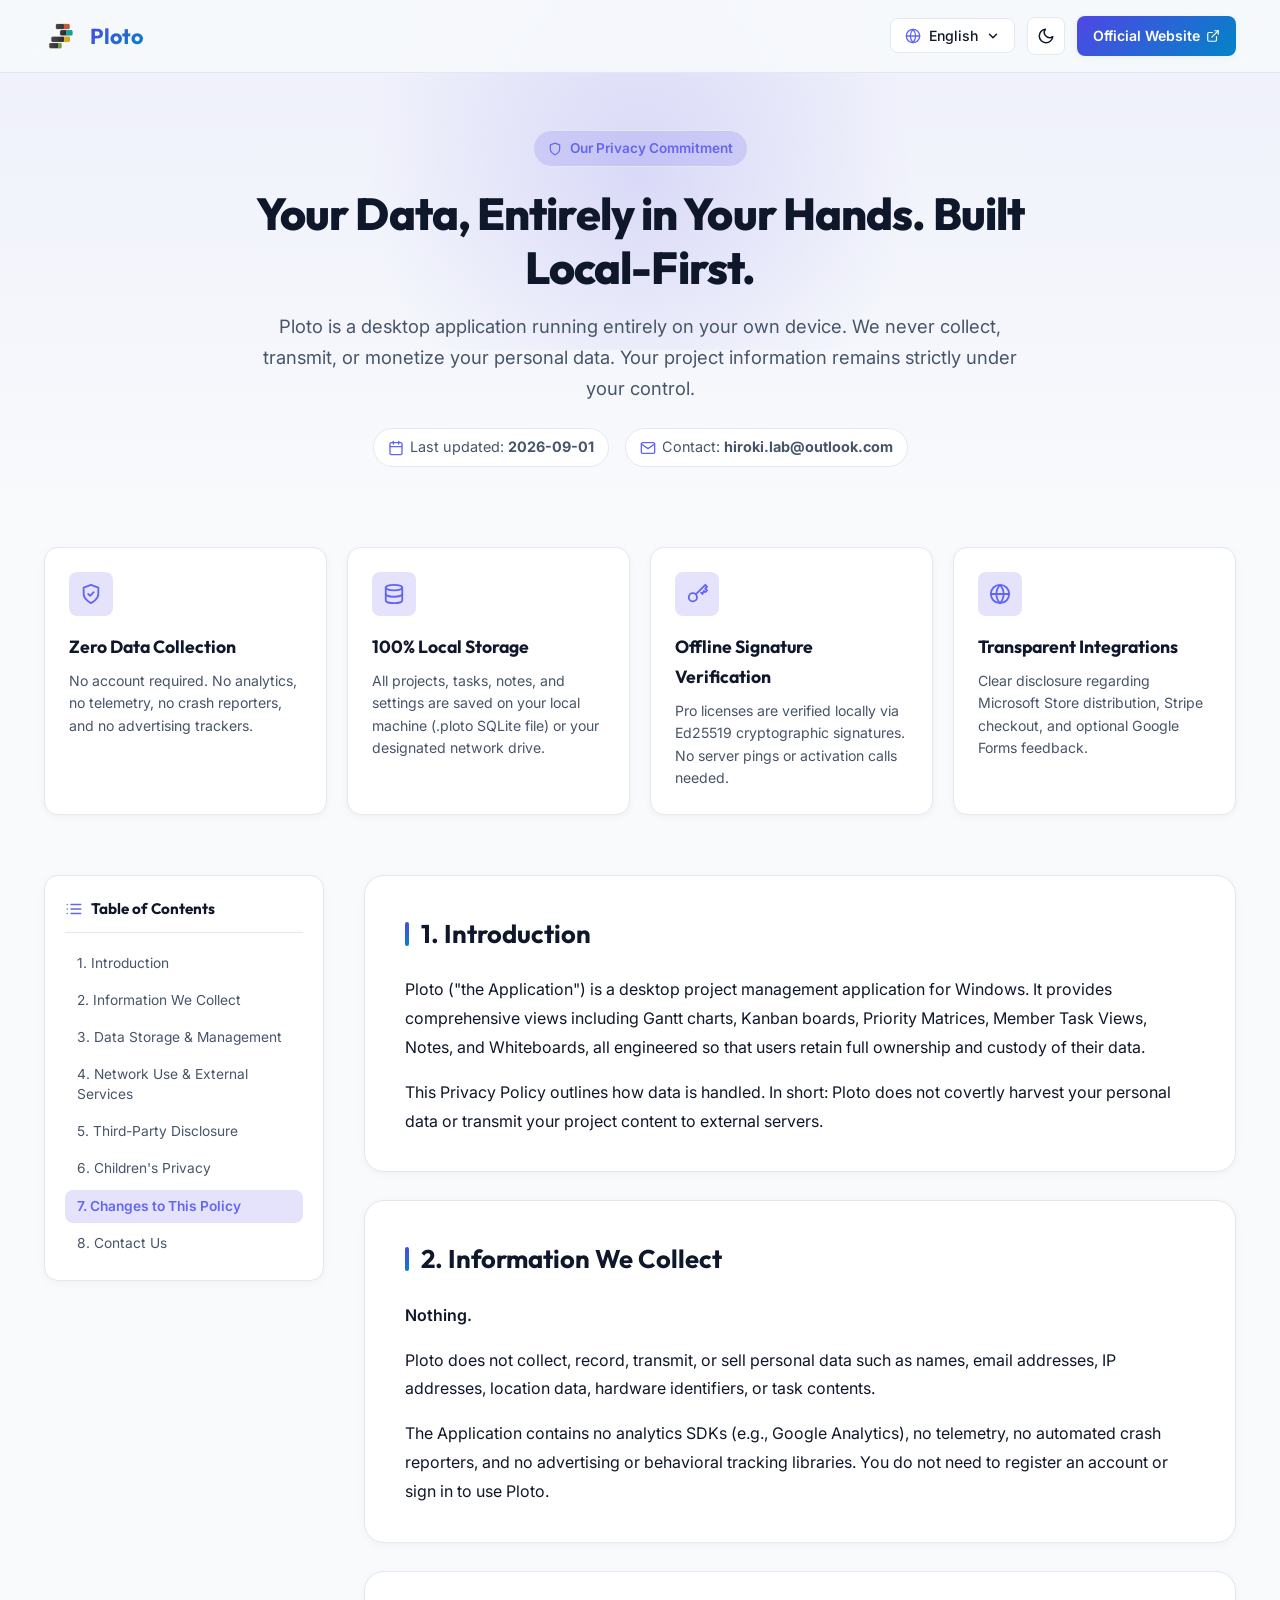
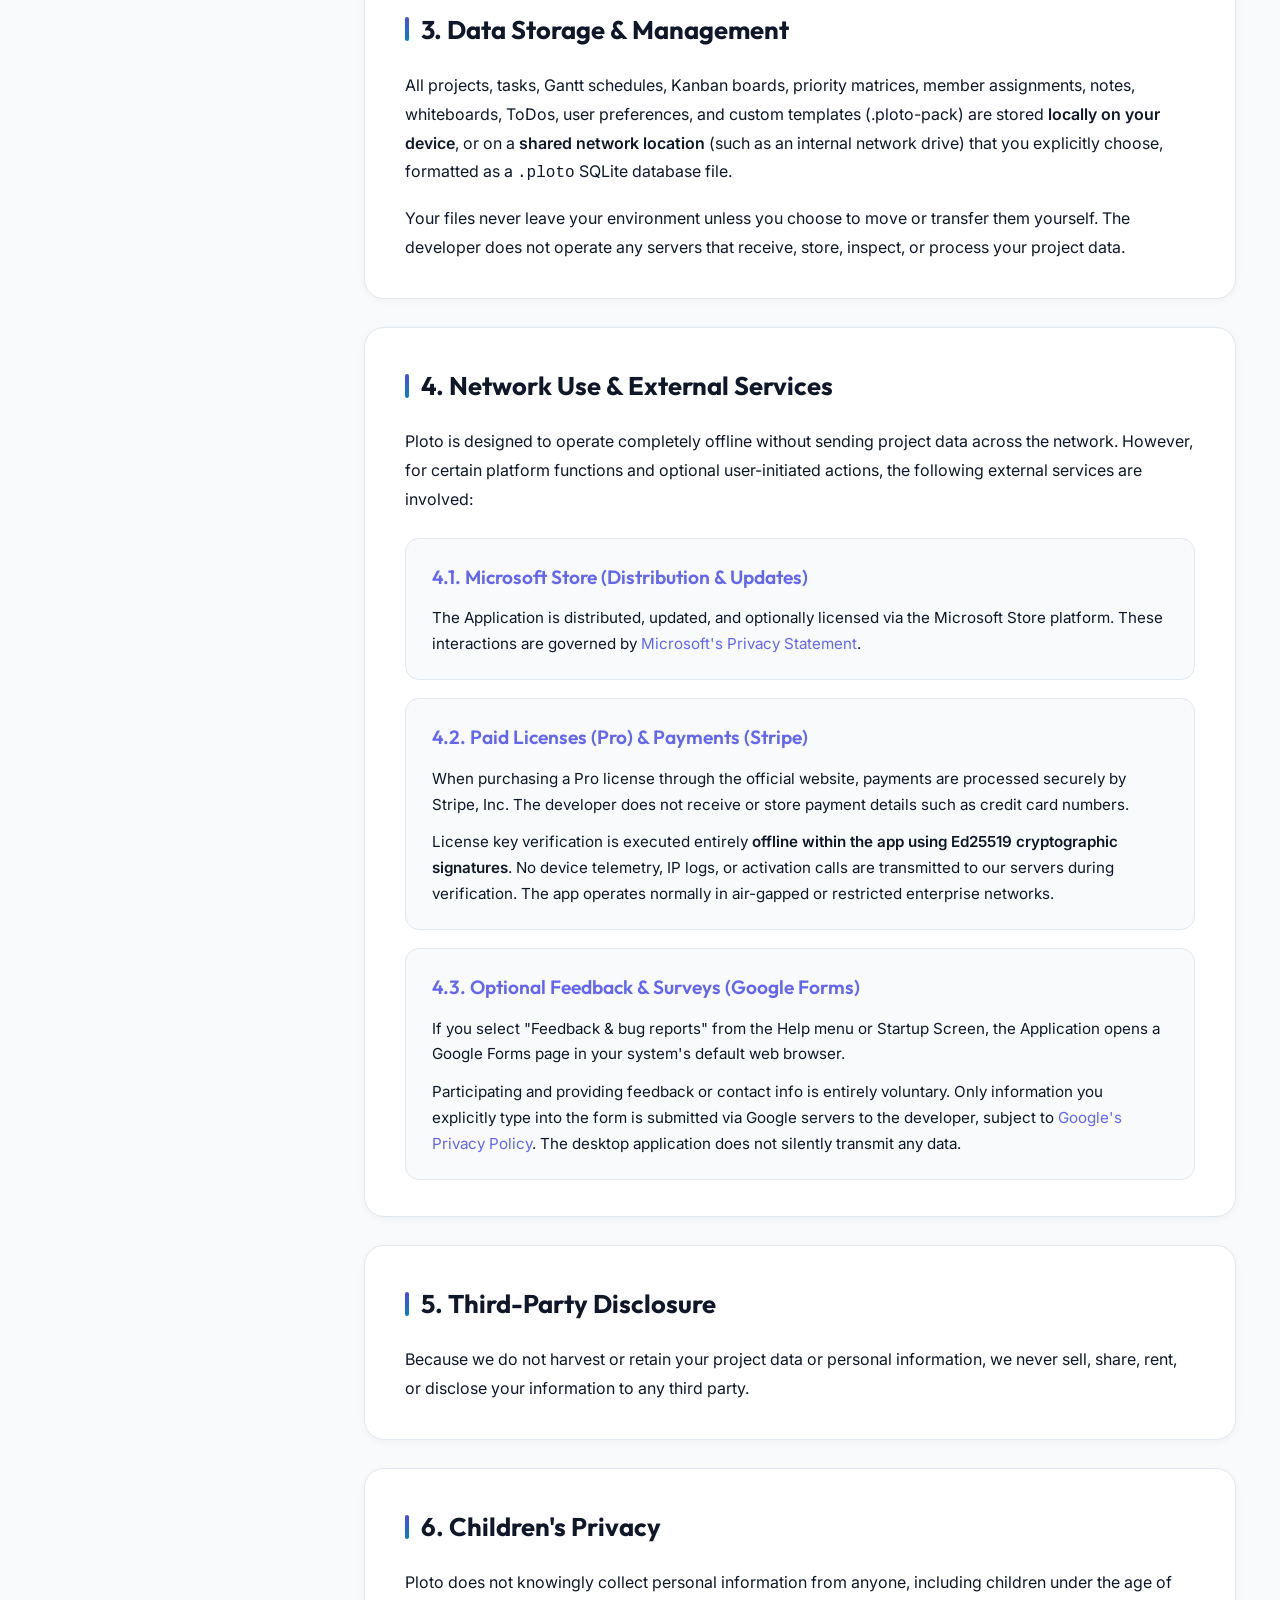
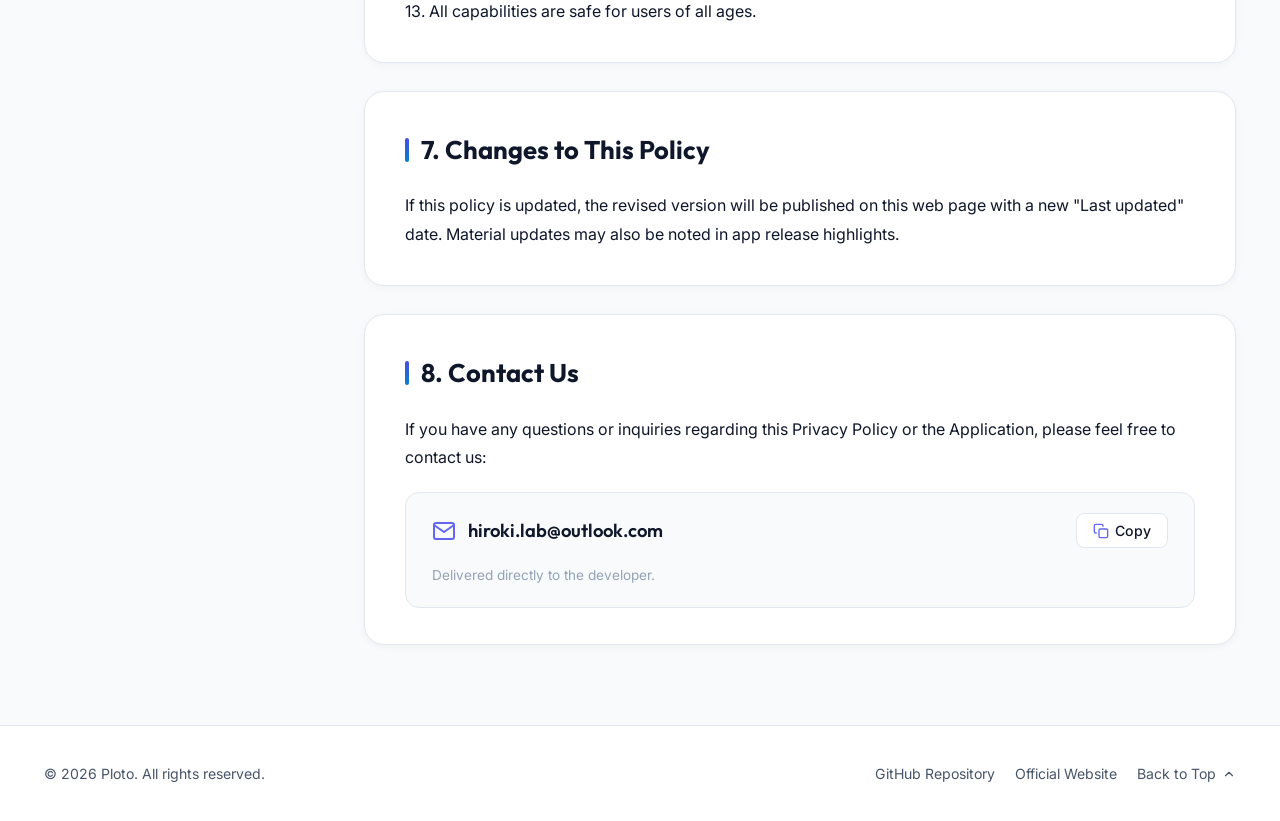
==== index.html @ 44cba039 "feat: implement multi-language privacy policy documentation with local-first and offline-secure desi" ====
<!DOCTYPE html>
<html lang="ja" data-theme="dark">
<head>
  <meta charset="UTF-8" />
  <meta name="viewport" content="width=device-width, initial-scale=1.0" />
  <title>プライバシーポリシー - Ploto</title>
  <meta name="description" content="Ploto のプライバシーポリシー。完全オフライン動作、ローカルファースト設計、個人データの収集ゼロをお約束します。" />
  <link rel="canonical" href="https://hiroking-ocean.github.io/ploto-privacy/" />
  <link rel="alternate" hreflang="ja" href="https://hiroking-ocean.github.io/ploto-privacy/" />
  <link rel="alternate" hreflang="en" href="https://hiroking-ocean.github.io/ploto-privacy/en/" />
  <link rel="alternate" hreflang="de" href="https://hiroking-ocean.github.io/ploto-privacy/de/" />
  <link rel="alternate" hreflang="fr" href="https://hiroking-ocean.github.io/ploto-privacy/fr/" />
  <link rel="alternate" hreflang="es" href="https://hiroking-ocean.github.io/ploto-privacy/es/" />
  <link rel="alternate" hreflang="ko" href="https://hiroking-ocean.github.io/ploto-privacy/ko/" />
  <link rel="alternate" hreflang="pt-br" href="https://hiroking-ocean.github.io/ploto-privacy/pt-br/" />
  <link rel="alternate" hreflang="x-default" href="https://hiroking-ocean.github.io/ploto-privacy/" />

  <!-- Open Graph / Social Meta -->
  <meta property="og:type" content="website" />
  <meta property="og:url" content="https://hiroking-ocean.github.io/ploto-privacy/" />
  <meta property="og:title" content="プライバシーポリシー - Ploto" />
  <meta property="og:description" content="Ploto のプライバシーポリシー。完全オフライン動作、ローカルファースト設計、個人データの収集ゼロをお約束します。" />
  <meta property="og:locale" content="ja_JP" />
  <meta property="og:site_name" content="Ploto" />
  <meta property="og:image" content="https://hiroking-ocean.github.io/ploto-privacy/assets/app-icon.svg" />
  <meta name="twitter:card" content="summary" />
  <meta name="twitter:title" content="プライバシーポリシー - Ploto" />
  <meta name="twitter:description" content="Ploto のプライバシーポリシー。完全オフライン動作、ローカルファースト設計、個人データの収集ゼロをお約束します。" />

  <!-- Favicon -->
  <link rel="icon" type="image/svg+xml" href="./assets/app-icon.svg" />

  <!-- Fonts (Outfit & Inter) -->
  <link rel="preconnect" href="https://fonts.googleapis.com" />
  <link rel="preconnect" href="https://fonts.gstatic.com" crossorigin />
  <link href="https://fonts.googleapis.com/css2?family=Inter:wght@400;500;600;700&family=Outfit:wght@600;700;800&display=swap" rel="stylesheet" />

  <!-- Stylesheet -->
  <link rel="stylesheet" href="./styles.css" />

  <script>
    (function() {
      // Automatic language redirection for first-time visitors
      try {
        const stored = localStorage.getItem('ploto-lang-selected');
        const urlParams = new URLSearchParams(window.location.search);
        if (urlParams.has('lang') || stored === 'ja') return;

        if (stored) {
          const target = stored === 'pt-BR' ? 'pt-br' : stored.toLowerCase();
          if (['en', 'de', 'fr', 'es', 'ko', 'pt-br'].includes(target)) {
            window.location.replace('./' + target + '/');
            return;
          }
        }

        const navLang = (navigator.language || navigator.userLanguage || '').toLowerCase();
        if (navLang.startsWith('en')) { window.location.replace('./en/'); }
        else if (navLang.startsWith('de')) { window.location.replace('./de/'); }
        else if (navLang.startsWith('fr')) { window.location.replace('./fr/'); }
        else if (navLang.startsWith('es')) { window.location.replace('./es/'); }
        else if (navLang.startsWith('ko')) { window.location.replace('./ko/'); }
        else if (navLang.startsWith('pt')) { window.location.replace('./pt-br/'); }
      } catch (e) {
        // Fallback: stay on Japanese page
      }
    })();
  </script>
</head>
<body>
  <!-- Header -->
  <header class="header">
    <div class="container header-container">
      <a href="https://hiroking-ocean.github.io/ploto-privacy/" class="brand-link" aria-label="Ploto Home">
        <img src="./assets/logo.svg" alt="Ploto Logo" class="brand-logo" />
        <span class="brand-title">Ploto</span>
      </a>

      <div class="header-actions">
        <!-- Language Selector -->
        <div class="lang-selector">
          <button class="lang-btn" id="lang-btn" aria-haspopup="true" aria-expanded="false" aria-label="言語">
            <svg class="lang-icon" viewBox="0 0 24 24" fill="none" stroke="currentColor" stroke-width="2" stroke-linecap="round" stroke-linejoin="round">
              <circle cx="12" cy="12" r="10"></circle>
              <line x1="2" y1="12" x2="22" y2="12"></line>
              <path d="M12 2a15.3 15.3 0 0 1 4 10 15.3 15.3 0 0 1-4 10 15.3 15.3 0 0 1-4-10 15.3 15.3 0 0 1 4-10z"></path>
            </svg>
            <span>日本語</span>
            <svg class="lang-arrow" viewBox="0 0 24 24" fill="none" stroke="currentColor" stroke-width="2.5" stroke-linecap="round" stroke-linejoin="round">
              <polyline points="6 9 12 15 18 9"></polyline>
            </svg>
          </button>
          <ul class="lang-dropdown" id="lang-dropdown">
            <li class="lang-item active"><a href="./" data-lang="ja">日本語</a></li>
            <li class="lang-item"><a href="./en/" data-lang="en">English</a></li>
            <li class="lang-item"><a href="./de/" data-lang="de">Deutsch</a></li>
            <li class="lang-item"><a href="./fr/" data-lang="fr">Français</a></li>
            <li class="lang-item"><a href="./es/" data-lang="es">Español</a></li>
            <li class="lang-item"><a href="./ko/" data-lang="ko">한국어</a></li>
            <li class="lang-item"><a href="./pt-br/" data-lang="pt-BR">Português (Brasil)</a></li>
          </ul>
        </div>

        <!-- Theme Toggle -->
        <button class="theme-btn" id="theme-toggle-btn" aria-label="ライトモード">
          <svg class="theme-icon" viewBox="0 0 24 24" fill="none" stroke="currentColor" stroke-width="2" stroke-linecap="round" stroke-linejoin="round">
            <circle cx="12" cy="12" r="5"></circle>
            <line x1="12" y1="1" x2="12" y2="3"></line>
            <line x1="12" y1="21" x2="12" y2="23"></line>
            <line x1="4.22" y1="4.22" x2="5.64" y2="5.64"></line>
            <line x1="18.36" y1="18.36" x2="19.78" y2="19.78"></line>
            <line x1="1" y1="12" x2="3" y2="12"></line>
            <line x1="21" y1="12" x2="23" y2="12"></line>
            <line x1="4.22" y1="19.78" x2="5.64" y2="18.36"></line>
            <line x1="18.36" y1="5.64" x2="19.78" y2="4.22"></line>
          </svg>
        </button>

        <!-- Product LP Link -->
        <a href="https://hiroking-ocean.github.io/ploto_LP/" class="lp-link-btn" target="_blank" rel="noopener noreferrer">
          <span>製品サイトへ</span>
          <svg style="width:14px;height:14px;" viewBox="0 0 24 24" fill="none" stroke="currentColor" stroke-width="2" stroke-linecap="round" stroke-linejoin="round">
            <path d="M18 13v6a2 2 0 0 1-2 2H5a2 2 0 0 1-2-2V8a2 2 0 0 1 2-2h6"></path>
            <polyline points="15 3 21 3 21 9"></polyline>
            <line x1="10" y1="14" x2="21" y2="3"></line>
          </svg>
        </a>
      </div>
    </div>
  </header>

  <!-- Hero -->
  <section class="hero">
    <div class="container hero-content">
      <div class="badge">
        <svg class="badge-icon" viewBox="0 0 24 24" fill="none" stroke="currentColor" stroke-width="2" stroke-linecap="round" stroke-linejoin="round">
          <path d="M12 22s8-4 8-10V5l-8-3-8 3v7c0 6 8 10 8 10z"></path>
        </svg>
        <span>プライバシーへの誓約</span>
      </div>
      <h1 class="hero-title">データ主権はお手元に。徹底したローカルファースト設計</h1>
      <p class="hero-desc">Ploto は、すべての処理をユーザーご自身の端末内で行うデスクトップアプリです。個人データの収集・送信・販売は行わず、プロジェクト情報は完全にユーザーの管理下に留まります。</p>
      
      <div class="hero-meta">
        <div class="meta-item">
          <svg class="meta-icon" viewBox="0 0 24 24" fill="none" stroke="currentColor" stroke-width="2" stroke-linecap="round" stroke-linejoin="round">
            <rect x="3" y="4" width="18" height="18" rx="2" ry="2"></rect>
            <line x1="16" y1="2" x2="16" y2="6"></line>
            <line x1="8" y1="2" x2="8" y2="6"></line>
            <line x1="3" y1="10" x2="21" y2="10"></line>
          </svg>
          <span>最終更新日: <strong>2026-09-01</strong></span>
        </div>
        <div class="meta-item">
          <svg class="meta-icon" viewBox="0 0 24 24" fill="none" stroke="currentColor" stroke-width="2" stroke-linecap="round" stroke-linejoin="round">
            <path d="M4 4h16c1.1 0 2 .9 2 2v12c0 1.1-.9 2-2 2H4c-1.1 0-2-.9-2-2V6c0-1.1.9-2 2-2z"></path>
            <polyline points="22,6 12,13 2,6"></polyline>
          </svg>
          <span>お問い合わせ: <strong>hiroki.lab@outlook.com</strong></span>
        </div>
      </div>
    </div>
  </section>

  <!-- Summary Cards -->
  <section class="container">
    <div class="summary-grid">

          <div class="summary-card">
            <div class="card-icon-wrap">
              <svg class="card-icon" viewBox="0 0 24 24" fill="none" stroke="currentColor" stroke-width="2" stroke-linecap="round" stroke-linejoin="round">
        <path d="M12 22s8-4 8-10V5l-8-3-8 3v7c0 6 8 10 8 10z"></path>
        <path d="M9 12l2 2 4-4"></path>
      </svg>
            </div>
            <h3>データ収集ゼロ</h3>
            <p>アカウント登録不要。アナリティクス、テレメトリ、クラッシュリポーター、広告トラッキングは一切組み込まれていません。</p>
          </div>

          <div class="summary-card">
            <div class="card-icon-wrap">
              <svg class="card-icon" viewBox="0 0 24 24" fill="none" stroke="currentColor" stroke-width="2" stroke-linecap="round" stroke-linejoin="round">
        <ellipse cx="12" cy="5" rx="9" ry="3"></ellipse>
        <path d="M21 12c0 1.66-4 3-9 3s-9-1.34-9-3"></path>
        <path d="M3 5v14c0 1.66 4 3 9 3s9-1.34 9-3V5"></path>
      </svg>
            </div>
            <h3>完全ローカル保存</h3>
            <p>すべてのプロジェクト・タスク・ToDo・設定は、端末内のローカルファイル（SQLite）またはご自身が指定した社内共有先にのみ保存されます。</p>
          </div>

          <div class="summary-card">
            <div class="card-icon-wrap">
              <svg class="card-icon" viewBox="0 0 24 24" fill="none" stroke="currentColor" stroke-width="2" stroke-linecap="round" stroke-linejoin="round">
        <circle cx="7.5" cy="15.5" r="4.5"></circle>
        <path d="M10.7 12.3L21 2l2 2-2 2 2 2-2 2-1.5-1.5L18 12l-1.5-1.5"></path>
      </svg>
            </div>
            <h3>オフライン署名認証</h3>
            <p>Pro版ライセンス認証は端末内の Ed25519 暗号署名検証で完結。外部サーバーへの通信不要で閉域網でも動作します。</p>
          </div>

          <div class="summary-card">
            <div class="card-icon-wrap">
              <svg class="card-icon" viewBox="0 0 24 24" fill="none" stroke="currentColor" stroke-width="2" stroke-linecap="round" stroke-linejoin="round">
        <circle cx="12" cy="12" r="10"></circle>
        <line x1="2" y1="12" x2="22" y2="12"></line>
        <path d="M12 2a15.3 15.3 0 0 1 4 10 15.3 15.3 0 0 1-4 10 15.3 15.3 0 0 1-4-10 15.3 15.3 0 0 1 4-10z"></path>
      </svg>
            </div>
            <h3>透明な外部連携</h3>
            <p>Microsoft Store、Stripe 決済、Google Forms アンケート等の外部サービスとの関わりを明確に開示しています。</p>
          </div>
    </div>
  </section>

  <!-- Main Policy Section -->
  <main class="container policy-layout">
    <!-- Sticky Table of Contents -->
    <aside class="toc-sidebar">
      <div class="toc-header">
        <svg class="toc-header-icon" viewBox="0 0 24 24" fill="none" stroke="currentColor" stroke-width="2" stroke-linecap="round" stroke-linejoin="round">
          <line x1="8" y1="6" x2="21" y2="6"></line>
          <line x1="8" y1="12" x2="21" y2="12"></line>
          <line x1="8" y1="18" x2="21" y2="18"></line>
          <line x1="3" y1="6" x2="3.01" y2="6"></line>
          <line x1="3" y1="12" x2="3.01" y2="12"></line>
          <line x1="3" y1="18" x2="3.01" y2="18"></line>
        </svg>
        <span>目次</span>
      </div>
      <ul class="toc-list">

              <li class="toc-item"><a href="#intro">1. はじめに</a></li>

              <li class="toc-item"><a href="#collection">2. 収集する情報</a></li>

              <li class="toc-item"><a href="#storage">3. データの保存と管理</a></li>

              <li class="toc-item"><a href="#network">4. ネットワーク利用と外部サービス</a></li>

              <li class="toc-item"><a href="#third-party">5. 第三者への情報提供</a></li>

              <li class="toc-item"><a href="#children">6. 子どものプライバシー</a></li>

              <li class="toc-item"><a href="#changes">7. 本ポリシーの変更</a></li>

              <li class="toc-item"><a href="#contact">8. お問い合わせ</a></li>
      </ul>
    </aside>

    <!-- Content Articles -->
    <div class="policy-content">

        <article class="section-card" id="intro">
          <h2 class="section-title">1. はじめに</h2>
          <div class="section-body">
                      <p>Ploto（以下「本アプリ」）は、Windows デスクトップ環境で動作するプロジェクト管理アプリケーションです。ガントチャート、カンバン、優先度マトリクス、メンバー別タスク、ノート、ホワイトボードなどの多彩なビューを提供しながら、すべてのデータをユーザー自身の手元で安全に管理できるように設計されています。</p>
          <p>本プライバシーポリシーでは、本アプリにおけるデータのお取り扱いについて詳しく説明します。結論として、本アプリがユーザーの個人データやプロジェクト情報を秘密裏に収集したり、外部サーバーへ送信したりすることは一切ありません。</p>
            
            
          </div>
        </article>

        <article class="section-card" id="collection">
          <h2 class="section-title">2. 収集する情報</h2>
          <div class="section-body">
                      <p><strong>一切収集しません。</strong></p>
          <p>本アプリは、ユーザーの氏名、メールアドレス、IPアドレス、位置情報、デバイス識別子、タスクの内容などの個人データを一切収集、記録、送信、販売しません。</p>
          <p>本アプリには、アクセス解析ツール（Google Analytics等）、利用動向のテレメトリ収集、自動クラッシュリポーター、広告SDK、行動トラッキング等の追跡プログラムは一切組み込まれていません。また、アプリの利用開始にあたってアカウントの作成やログインを求められることもありません。</p>
            
            
          </div>
        </article>

        <article class="section-card" id="storage">
          <h2 class="section-title">3. データの保存と管理</h2>
          <div class="section-body">
                      <p>作成されたプロジェクト、タスク、ガントチャート、カンバン、優先度マトリクス、メンバー別タスク、ノート、ホワイトボード、ToDo、設定、およびカスタムテンプレート（.ploto-pack）などの全データは、<strong>すべてお使いの端末内</strong>、または<strong>ユーザーご自身が明示的に保存先に指定した共有場所</strong>（社内ファイルサーバーやネットワークドライブ等）に <code>.ploto</code> 形式（SQLite データベース）で保存されます。</p>
          <p>これらのファイルは、ユーザー自身が移動や共有の操作を行わない限り、端末の外に出ることはありません。開発者（当方）は、ユーザーのデータを受信、保存、閲覧、または処理するサーバーを一切保有・運用していません。</p>
            
            
          </div>
        </article>

        <article class="section-card" id="network">
          <h2 class="section-title">4. ネットワーク利用と外部サービス</h2>
          <div class="section-body">
                      <p>Ploto は完全オフライン環境で動作するよう設計されており、プロジェクトデータをネットワーク経由で送信することはありません。ただし、一部のプラットフォーム機能やユーザーが自発的に選択する機能において、以下の外部サービスと関わりがあります。</p>
            
          <div class="subsections">
            
            <div class="subsection-card" id="network-store">
              <h3 class="subsection-title">4.1. Microsoft Store（配布と更新）</h3>
              <p>本アプリの配布、自動更新、および Microsoft Store 経由のアプリ内アドオン購入は、Microsoft Store プラットフォームを通じて行われます。これらには <a href="https://privacy.microsoft.com/ja-jp/privacystatement" target="_blank" rel="noopener noreferrer">Microsoft のプライバシーに関する声明</a> が適用されます。</p>
            </div>

            <div class="subsection-card" id="network-license">
              <h3 class="subsection-title">4.2. 有料ライセンス（Pro版）と決済（Stripe）</h3>
              <p>公式Webサイト経由で Pro 版ライセンスをご購入いただく場合、決済処理は米 Stripe 社のセキュアな決済基盤を通じて行われます。開発者がユーザーのクレジットカード番号等の機密決済情報を直接取得・保持することはありません。</p>
<p>ご購入後に発行されるライセンスキーの認証は、<strong>アプリ内のオフライン暗号署名検証（Ed25519）</strong> により端末内で完結します。ライセンス認証のために端末の識別情報や通信ログを開発者のサーバーへ送信することはありません。インターネットに接続されていない閉域環境でも問題なくご利用いただけます。</p>
            </div>

            <div class="subsection-card" id="network-survey">
              <h3 class="subsection-title">4.3. 任意のフィードバック・アンケート（Google Forms）</h3>
              <p>本アプリのヘルプメニューや起動画面から「ご意見・不具合報告」を選択した場合、お使いのシステムの既定Webブラウザが起動し、Google Forms のアンケートページが開きます。</p>
<p>回答の送信や連絡先メールアドレスの入力は完全に任意であり、ユーザーがフォーム上で直接入力した内容のみが Google 社のサーバーを経由して開発者に届きます。これには <a href="https://policies.google.com/privacy" target="_blank" rel="noopener noreferrer">Google プライバシー ポリシー</a> が適用されます。アプリがバックグラウンドで無断送信することはありません。</p>
            </div>
          </div>
            
          </div>
        </article>

        <article class="section-card" id="third-party">
          <h2 class="section-title">5. 第三者への情報提供</h2>
          <div class="section-body">
                      <p>当方はユーザーのプロジェクトデータや個人情報を収集・保有しないため、第三者へ販売、共有、貸与、提供することはあり得ません。</p>
            
            
          </div>
        </article>

        <article class="section-card" id="children">
          <h2 class="section-title">6. 子どものプライバシー</h2>
          <div class="section-body">
                      <p>Ploto は、子どもを含むいかなる方からも意図的に個人情報を収集することはありません。すべての機能は年齢を問わず安全にご利用いただけます。</p>
            
            
          </div>
        </article>

        <article class="section-card" id="changes">
          <h2 class="section-title">7. 本ポリシーの変更</h2>
          <div class="section-body">
                      <p>本プライバシーポリシーを変更する場合は、本Webページ上に新しい「最終更新日」とともに改訂版を掲載します。重要な変更がある場合には、アプリ内のリリースノート等でも告知します。</p>
            
            
          </div>
        </article>

        <article class="section-card" id="contact">
          <h2 class="section-title">8. お問い合わせ</h2>
          <div class="section-body">
                      <p>本プライバシーポリシーまたはアプリに関するご質問やご相談は、下記のお問い合わせ先までお気軽にご連絡ください。</p>
            
            
          <div class="contact-box">
            <div class="contact-email-wrap">
              <svg class="contact-icon" viewBox="0 0 24 24" fill="none" stroke="currentColor" stroke-width="2" stroke-linecap="round" stroke-linejoin="round">
                <path d="M4 4h16c1.1 0 2 .9 2 2v12c0 1.1-.9 2-2 2H4c-1.1 0-2-.9-2-2V6c0-1.1.9-2 2-2z"></path>
                <polyline points="22,6 12,13 2,6"></polyline>
              </svg>
              <span class="contact-email">hiroki.lab@outlook.com</span>
            </div>
            <button class="copy-btn" id="copy-email-btn" data-copy="hiroki.lab@outlook.com" data-copied-label="コピーしました">
              <svg class="contact-icon" style="width:16px;height:16px;" viewBox="0 0 24 24" fill="none" stroke="currentColor" stroke-width="2" stroke-linecap="round" stroke-linejoin="round">
                <rect x="9" y="9" width="13" height="13" rx="2" ry="2"></rect>
                <path d="M5 15H4a2 2 0 0 1-2-2V4a2 2 0 0 1 2-2h9a2 2 0 0 1 2 2v1"></path>
              </svg>
              <span>コピー</span>
            </button>
            <div class="contact-note">開発者宛てに直接届きます。</div>
          </div>
          </div>
        </article>
    </div>
  </main>

  <!-- Footer -->
  <footer class="footer">
    <div class="container footer-container">
      <div>© 2026 Ploto. All rights reserved.</div>
      <div class="footer-links">
        <a href="https://github.com/hiroking-ocean/ploto-privacy" class="footer-link" target="_blank" rel="noopener noreferrer">GitHub リポジトリ</a>
        <a href="https://hiroking-ocean.github.io/ploto_LP/" class="footer-link" target="_blank" rel="noopener noreferrer">Ploto 公式サイト</a>
        <a href="#top" class="back-to-top-btn" id="back-to-top-btn">
          <span>ページ上部へ戻る</span>
          <svg style="width:14px;height:14px;" viewBox="0 0 24 24" fill="none" stroke="currentColor" stroke-width="2" stroke-linecap="round" stroke-linejoin="round">
            <polyline points="18 15 12 9 6 15"></polyline>
          </svg>
        </a>
      </div>
    </div>
  </footer>

  <!-- Script -->
  <script src="./app.js"></script>
</body>
</html>
---- styles.css ----
/* ==========================================================================
   Ploto Privacy Policy - Premium Design System (Vanilla CSS)
   Harmonized with Ploto LP & Windows Fluent / Modern Clean Aesthetic
   ========================================================================== */

/* --- 1. Design Tokens & CSS Variables --- */
:root {
  --font-primary: 'Inter', -apple-system, BlinkMacSystemFont, "Segoe UI", Roboto, sans-serif;
  --font-display: 'Outfit', sans-serif;

  --radius-sm: 8px;
  --radius-md: 14px;
  --radius-lg: 20px;
  --radius-pill: 9999px;

  --transition-fast: 0.15s ease;
  --transition-smooth: 0.3s cubic-bezier(0.4, 0, 0.2, 1);
  --transition-bounce: 0.4s cubic-bezier(0.175, 0.885, 0.32, 1.275);
}

/* Dark Theme (Default) */
[data-theme="dark"] {
  --bg-main: #0a0f1d;
  --bg-card: #131b2e;
  --bg-card-hover: #1b2640;
  --bg-card-elevated: #1a233b;
  --bg-header: rgba(10, 15, 29, 0.82);
  --bg-input: #1a243d;
  
  --border-color: #213054;
  --border-subtle: #19233c;
  --border-highlight: #394d80;

  --text-main: #f1f5f9;
  --text-muted: #94a3b8;
  --text-dim: #64748b;
  --text-inverse: #0a0f1d;

  --color-primary: #6366f1;
  --color-primary-light: #818cf8;
  --color-primary-glow: rgba(99, 102, 241, 0.25);
  
  --color-secondary: #06b6d4;
  --color-accent: #f59e0b;
  --color-success: #10b981;

  --gradient-primary: linear-gradient(135deg, #6366f1 0%, #38bdf8 100%);
  --gradient-hero: linear-gradient(180deg, rgba(99, 102, 241, 0.12) 0%, rgba(10, 15, 29, 0) 100%);
  --gradient-card: linear-gradient(145deg, rgba(255, 255, 255, 0.03) 0%, rgba(255, 255, 255, 0) 100%);

  --shadow-sm: 0 2px 8px rgba(0, 0, 0, 0.4);
  --shadow-md: 0 8px 30px rgba(0, 0, 0, 0.45);
  --shadow-glow: 0 0 25px rgba(99, 102, 241, 0.25);

  --code-bg: #1e293b;
}

/* Light Theme */
[data-theme="light"] {
  --bg-main: #f8fafc;
  --bg-card: #ffffff;
  --bg-card-hover: #f1f5f9;
  --bg-card-elevated: #f8fafc;
  --bg-header: rgba(248, 250, 252, 0.88);
  --bg-input: #f1f5f9;

  --border-color: #e2e8f0;
  --border-subtle: #edf2f7;
  --border-highlight: #cbd5e1;

  --text-main: #0f172a;
  --text-muted: #475569;
  --text-dim: #94a3b8;
  --text-inverse: #ffffff;

  --color-primary: #4f46e5;
  --color-primary-light: #6366f1;
  --color-primary-glow: rgba(79, 70, 229, 0.15);

  --color-secondary: #0891b2;
  --color-accent: #d97706;
  --color-success: #059669;

  --gradient-primary: linear-gradient(135deg, #4f46e5 0%, #0284c7 100%);
  --gradient-hero: linear-gradient(180deg, rgba(79, 70, 229, 0.06) 0%, rgba(248, 250, 252, 0) 100%);
  --gradient-card: linear-gradient(145deg, rgba(255, 255, 255, 0.8) 0%, rgba(255, 255, 255, 0.4) 100%);

  --shadow-sm: 0 2px 8px rgba(0, 0, 0, 0.04);
  --shadow-md: 0 10px 30px rgba(0, 0, 0, 0.06);
  --shadow-glow: 0 0 20px rgba(79, 70, 229, 0.15);

  --code-bg: #f1f5f9;
}

/* --- 2. Base Reset & Typography --- */
* {
  box-sizing: border-box;
  margin: 0;
  padding: 0;
}

html {
  scroll-behavior: smooth;
  scroll-padding-top: 100px;
}

body {
  font-family: var(--font-primary);
  background-color: var(--bg-main);
  color: var(--text-main);
  line-height: 1.7;
  overflow-x: hidden;
  transition: background-color var(--transition-smooth), color var(--transition-smooth);
  -webkit-font-smoothing: antialiased;
}

a {
  color: var(--color-primary-light);
  text-decoration: none;
  transition: color var(--transition-fast);
}

a:hover {
  text-decoration: underline;
}

button {
  font-family: inherit;
  cursor: pointer;
  border: none;
  background: none;
}

/* --- 3. Layout Containers --- */
.container {
  width: 100%;
  max-width: 1240px;
  margin: 0 auto;
  padding: 0 24px;
}

/* --- 4. Navigation Header --- */
.header {
  position: fixed;
  top: 0;
  left: 0;
  right: 0;
  z-index: 100;
  backdrop-filter: blur(16px);
  -webkit-backdrop-filter: blur(16px);
  background: var(--bg-header);
  border-bottom: 1px solid var(--border-color);
  transition: background-color var(--transition-smooth), border-color var(--transition-smooth);
}

.header-container {
  display: flex;
  align-items: center;
  justify-content: space-between;
  height: 72px;
}

.brand-link {
  display: flex;
  align-items: center;
  gap: 12px;
  text-decoration: none;
  color: var(--text-main);
  font-weight: 700;
  font-size: 1.25rem;
  font-family: var(--font-display);
}

.brand-link:hover {
  text-decoration: none;
}

.brand-logo {
  width: 34px;
  height: 34px;
  display: block;
}

.brand-title {
  background: var(--gradient-primary);
  -webkit-background-clip: text;
  -webkit-text-fill-color: transparent;
  font-size: 1.35rem;
}

.header-actions {
  display: flex;
  align-items: center;
  gap: 12px;
}

/* Language Dropdown */
.lang-selector {
  position: relative;
}

.lang-btn {
  display: flex;
  align-items: center;
  gap: 8px;
  padding: 8px 14px;
  background: var(--bg-card);
  border: 1px solid var(--border-color);
  border-radius: var(--radius-sm);
  color: var(--text-main);
  font-size: 0.88rem;
  font-weight: 500;
  transition: all var(--transition-fast);
}

.lang-btn:hover,
.lang-btn[aria-expanded="true"] {
  border-color: var(--color-primary-light);
  background: var(--bg-card-hover);
}

.lang-icon {
  width: 16px;
  height: 16px;
  color: var(--color-primary-light);
}

.lang-arrow {
  width: 14px;
  height: 14px;
  transition: transform var(--transition-fast);
}

.lang-btn[aria-expanded="true"] .lang-arrow {
  transform: rotate(180deg);
}

.lang-dropdown {
  position: absolute;
  top: calc(100% + 8px);
  right: 0;
  width: 200px;
  background: var(--bg-card);
  border: 1px solid var(--border-color);
  border-radius: var(--radius-md);
  box-shadow: var(--shadow-md);
  padding: 6px;
  list-style: none;
  opacity: 0;
  visibility: hidden;
  transform: translateY(-8px);
  transition: all var(--transition-fast);
  z-index: 110;
}

.lang-dropdown.open {
  opacity: 1;
  visibility: visible;
  transform: translateY(0);
}

.lang-item a {
  display: flex;
  align-items: center;
  justify-content: space-between;
  padding: 8px 12px;
  color: var(--text-main);
  font-size: 0.88rem;
  border-radius: var(--radius-sm);
  transition: background var(--transition-fast);
}

.lang-item a:hover {
  background: var(--bg-card-hover);
  text-decoration: none;
}

.lang-item.active a {
  background: var(--color-primary-glow);
  color: var(--color-primary-light);
  font-weight: 600;
}

/* Theme Toggle Button */
.theme-btn {
  display: flex;
  align-items: center;
  justify-content: center;
  width: 38px;
  height: 38px;
  border-radius: var(--radius-sm);
  background: var(--bg-card);
  border: 1px solid var(--border-color);
  color: var(--text-main);
  transition: all var(--transition-fast);
}

.theme-btn:hover {
  border-color: var(--color-primary-light);
  background: var(--bg-card-hover);
  color: var(--color-primary-light);
}

.theme-icon {
  width: 18px;
  height: 18px;
}

/* LP Link Button */
.lp-link-btn {
  display: inline-flex;
  align-items: center;
  gap: 6px;
  padding: 8px 16px;
  background: var(--gradient-primary);
  color: #ffffff !important;
  font-weight: 600;
  font-size: 0.88rem;
  border-radius: var(--radius-sm);
  box-shadow: var(--shadow-sm);
  transition: all var(--transition-fast);
}

.lp-link-btn:hover {
  opacity: 0.92;
  transform: translateY(-1px);
  text-decoration: none;
  box-shadow: var(--shadow-glow);
}

/* --- 5. Hero Section --- */
.hero {
  position: relative;
  padding-top: 130px;
  padding-bottom: 50px;
  background: var(--gradient-hero);
  overflow: hidden;
}

.hero::before {
  content: '';
  position: absolute;
  top: 0;
  left: 50%;
  transform: translateX(-50%);
  width: 700px;
  height: 350px;
  background: radial-gradient(circle, var(--color-primary-glow) 0%, rgba(0,0,0,0) 70%);
  pointer-events: none;
  z-index: 0;
}

.hero-content {
  position: relative;
  z-index: 1;
  text-align: center;
  max-width: 840px;
  margin: 0 auto;
}

.badge {
  display: inline-flex;
  align-items: center;
  gap: 8px;
  padding: 6px 14px;
  border-radius: var(--radius-pill);
  background: var(--color-primary-glow);
  color: var(--color-primary-light);
  border: 1px solid var(--border-color);
  font-size: 0.85rem;
  font-weight: 600;
  margin-bottom: 20px;
}

.badge-icon {
  width: 14px;
  height: 14px;
}

.hero-title {
  font-family: var(--font-display);
  font-size: 2.8rem;
  font-weight: 800;
  line-height: 1.2;
  margin-bottom: 16px;
  letter-spacing: -0.02em;
}

.hero-desc {
  font-size: 1.15rem;
  color: var(--text-muted);
  line-height: 1.7;
  margin-bottom: 24px;
}

.hero-meta {
  display: flex;
  flex-wrap: wrap;
  align-items: center;
  justify-content: center;
  gap: 16px;
  font-size: 0.9rem;
  color: var(--text-muted);
}

.meta-item {
  display: inline-flex;
  align-items: center;
  gap: 6px;
  padding: 6px 14px;
  background: var(--bg-card);
  border: 1px solid var(--border-color);
  border-radius: var(--radius-pill);
}

.meta-icon {
  width: 16px;
  height: 16px;
  color: var(--color-primary-light);
}

/* --- 6. Summary Highlight Cards --- */
.summary-grid {
  display: grid;
  grid-template-columns: repeat(4, 1fr);
  gap: 20px;
  margin: 30px 0 60px 0;
}

.summary-card {
  position: relative;
  background: var(--bg-card);
  border: 1px solid var(--border-color);
  border-radius: var(--radius-md);
  padding: 24px;
  transition: all var(--transition-smooth);
  box-shadow: var(--shadow-sm);
  display: flex;
  flex-direction: column;
}

.summary-card:hover {
  transform: translateY(-4px);
  border-color: var(--color-primary-light);
  box-shadow: var(--shadow-md);
}

.card-icon-wrap {
  width: 44px;
  height: 44px;
  border-radius: var(--radius-sm);
  background: var(--color-primary-glow);
  color: var(--color-primary-light);
  display: flex;
  align-items: center;
  justify-content: center;
  margin-bottom: 16px;
}

.card-icon {
  width: 22px;
  height: 22px;
}

.summary-card h3 {
  font-size: 1.1rem;
  font-weight: 700;
  margin-bottom: 8px;
  font-family: var(--font-display);
}

.summary-card p {
  font-size: 0.88rem;
  color: var(--text-muted);
  line-height: 1.6;
}

/* --- 7. Main Two-Column Layout --- */
.policy-layout {
  display: grid;
  grid-template-columns: 280px 1fr;
  gap: 40px;
  align-items: start;
  padding-bottom: 80px;
}

/* Sticky Table of Contents */
.toc-sidebar {
  position: sticky;
  top: 96px;
  background: var(--bg-card);
  border: 1px solid var(--border-color);
  border-radius: var(--radius-md);
  padding: 20px;
  box-shadow: var(--shadow-sm);
  max-height: calc(100vh - 120px);
  overflow-y: auto;
}

.toc-header {
  display: flex;
  align-items: center;
  gap: 8px;
  font-size: 0.95rem;
  font-weight: 700;
  margin-bottom: 14px;
  padding-bottom: 10px;
  border-bottom: 1px solid var(--border-color);
  font-family: var(--font-display);
}

.toc-header-icon {
  width: 18px;
  height: 18px;
  color: var(--color-primary-light);
}

.toc-list {
  list-style: none;
  display: flex;
  flex-direction: column;
  gap: 4px;
}

.toc-item a {
  display: block;
  padding: 7px 12px;
  font-size: 0.86rem;
  color: var(--text-muted);
  border-radius: var(--radius-sm);
  transition: all var(--transition-fast);
  line-height: 1.4;
}

.toc-item a:hover {
  color: var(--text-main);
  background: var(--bg-card-hover);
  text-decoration: none;
}

.toc-item.active a {
  background: var(--color-primary-glow);
  color: var(--color-primary-light);
  font-weight: 600;
}

/* Content Sections */
.policy-content {
  display: flex;
  flex-direction: column;
  gap: 28px;
}

.section-card {
  background: var(--bg-card);
  border: 1px solid var(--border-color);
  border-radius: var(--radius-lg);
  padding: 36px 40px;
  box-shadow: var(--shadow-sm);
  transition: border-color var(--transition-fast);
}

.section-card:hover {
  border-color: var(--border-highlight);
}

.section-title {
  font-family: var(--font-display);
  font-size: 1.6rem;
  font-weight: 700;
  margin-bottom: 20px;
  color: var(--text-main);
  display: flex;
  align-items: center;
  gap: 12px;
}

.section-title::before {
  content: '';
  display: inline-block;
  width: 4px;
  height: 24px;
  background: var(--gradient-primary);
  border-radius: var(--radius-pill);
}

.section-body p {
  color: var(--text-main);
  font-size: 1rem;
  line-height: 1.8;
  margin-bottom: 16px;
}

.section-body p:last-child {
  margin-bottom: 0;
}

.section-body strong {
  color: var(--text-main);
  font-weight: 600;
}

/* Subsections */
.subsections {
  margin-top: 24px;
  display: flex;
  flex-direction: column;
  gap: 18px;
}

.subsection-card {
  background: var(--bg-card-elevated);
  border: 1px solid var(--border-color);
  border-radius: var(--radius-md);
  padding: 22px 26px;
}

.subsection-title {
  font-family: var(--font-display);
  font-size: 1.2rem;
  font-weight: 600;
  margin-bottom: 12px;
  color: var(--color-primary-light);
}

.subsection-card p {
  font-size: 0.95rem;
  line-height: 1.7;
  color: var(--text-main);
  margin-bottom: 12px;
}

.subsection-card p:last-child {
  margin-bottom: 0;
}

/* Contact Box */
.contact-box {
  display: flex;
  align-items: center;
  justify-content: space-between;
  flex-wrap: wrap;
  gap: 16px;
  background: var(--bg-card-elevated);
  border: 1px solid var(--border-color);
  border-radius: var(--radius-md);
  padding: 20px 26px;
  margin-top: 20px;
}

.contact-email-wrap {
  display: flex;
  align-items: center;
  gap: 12px;
}

.contact-icon {
  width: 24px;
  height: 24px;
  color: var(--color-primary-light);
}

.contact-email {
  font-size: 1.15rem;
  font-weight: 600;
  font-family: var(--font-display);
  color: var(--text-main);
}

.copy-btn {
  display: inline-flex;
  align-items: center;
  gap: 6px;
  padding: 8px 16px;
  background: var(--bg-card);
  border: 1px solid var(--border-color);
  border-radius: var(--radius-sm);
  color: var(--text-main);
  font-size: 0.88rem;
  font-weight: 500;
  transition: all var(--transition-fast);
}

.copy-btn:hover {
  background: var(--bg-card-hover);
  border-color: var(--color-primary-light);
  color: var(--color-primary-light);
}

.copy-btn.copied {
  background: var(--color-success);
  border-color: var(--color-success);
  color: #ffffff;
}

.contact-note {
  font-size: 0.85rem;
  color: var(--text-dim);
  width: 100%;
}

/* --- 8. Footer --- */
.footer {
  border-top: 1px solid var(--border-color);
  background: var(--bg-card);
  padding: 36px 0;
  font-size: 0.88rem;
  color: var(--text-muted);
}

.footer-container {
  display: flex;
  align-items: center;
  justify-content: space-between;
  flex-wrap: wrap;
  gap: 16px;
}

.footer-links {
  display: flex;
  align-items: center;
  gap: 20px;
}

.footer-link {
  color: var(--text-muted);
  transition: color var(--transition-fast);
}

.footer-link:hover {
  color: var(--color-primary-light);
  text-decoration: none;
}

.back-to-top-btn {
  display: inline-flex;
  align-items: center;
  gap: 6px;
  color: var(--text-muted);
  font-size: 0.88rem;
  transition: color var(--transition-fast);
}

.back-to-top-btn:hover {
  color: var(--color-primary-light);
}

/* --- 9. Toast Notification --- */
.toast {
  position: fixed;
  bottom: 24px;
  right: 24px;
  background: var(--color-success);
  color: #ffffff;
  padding: 10px 20px;
  border-radius: var(--radius-sm);
  font-size: 0.9rem;
  font-weight: 600;
  box-shadow: var(--shadow-md);
  opacity: 0;
  transform: translateY(10px);
  transition: all var(--transition-smooth);
  pointer-events: none;
  z-index: 200;
}

.toast.show {
  opacity: 1;
  transform: translateY(0);
}

/* --- 10. Responsive Breakpoints --- */
@media (max-width: 1024px) {
  .summary-grid {
    grid-template-columns: repeat(2, 1fr);
  }

  .policy-layout {
    grid-template-columns: 240px 1fr;
    gap: 30px;
  }
}

@media (max-width: 820px) {
  .hero-title {
    font-size: 2.2rem;
  }

  .policy-layout {
    grid-template-columns: 1fr;
  }

  .toc-sidebar {
    position: static;
    margin-bottom: 20px;
    max-height: none;
  }

  .section-card {
    padding: 26px 22px;
  }
}

@media (max-width: 600px) {
  .hero {
    padding-top: 105px;
  }

  .hero-title {
    font-size: 1.8rem;
  }

  .summary-grid {
    grid-template-columns: 1fr;
  }

  .header-actions .lp-link-btn {
    display: none;
  }

  .footer-container {
    flex-direction: column;
    text-align: center;
    gap: 20px;
  }
}
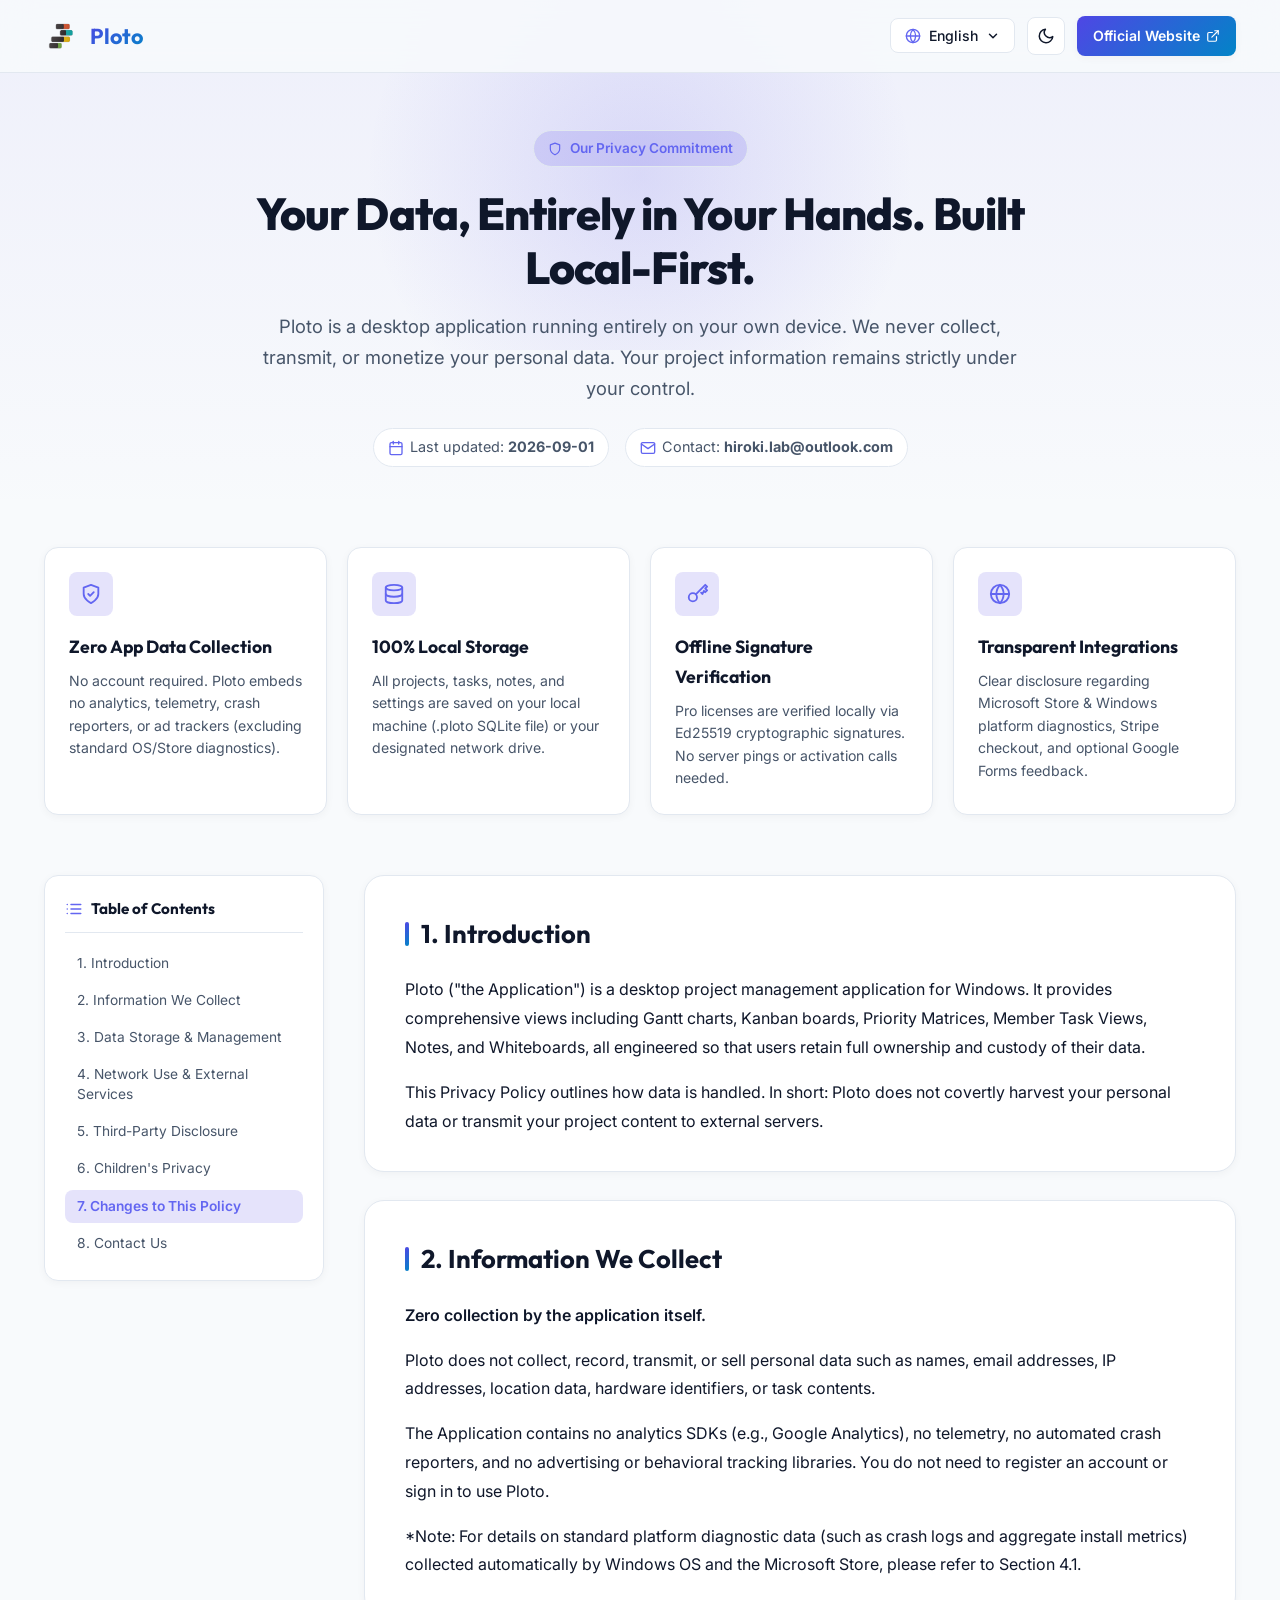
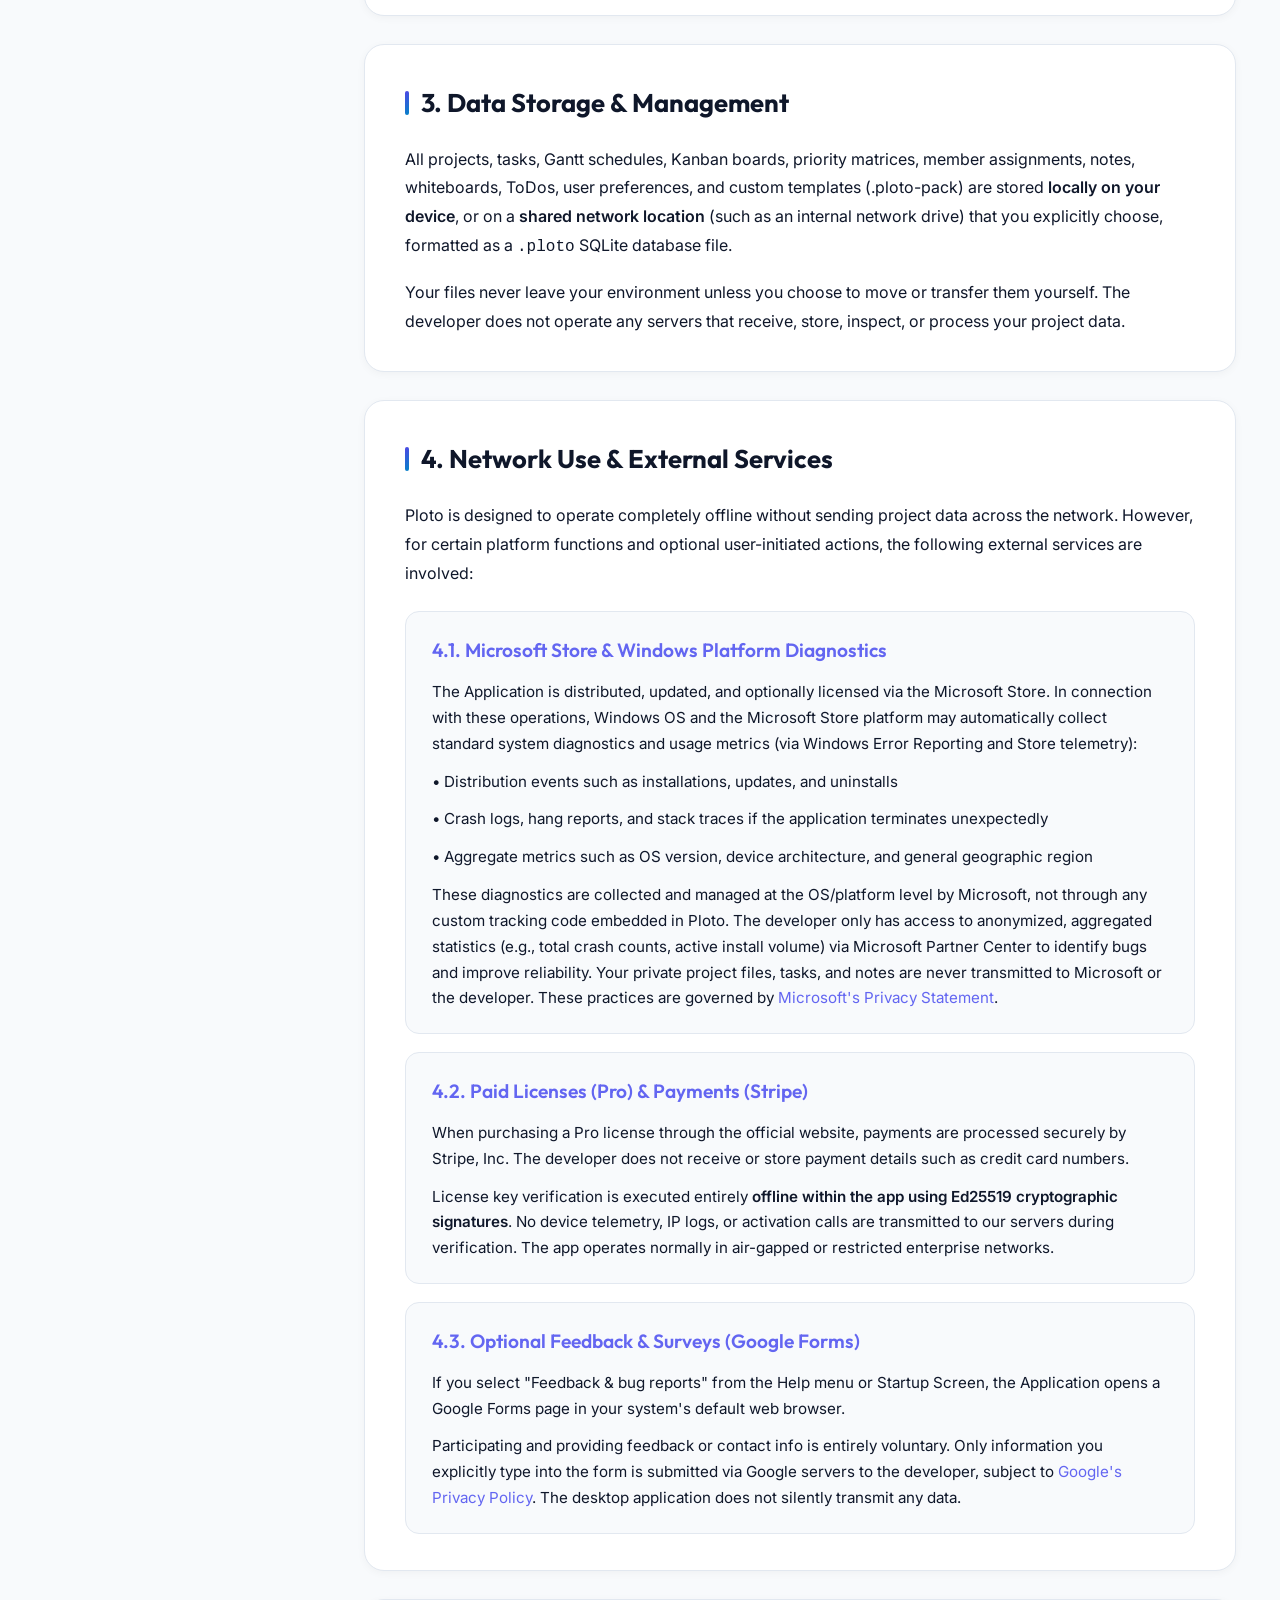
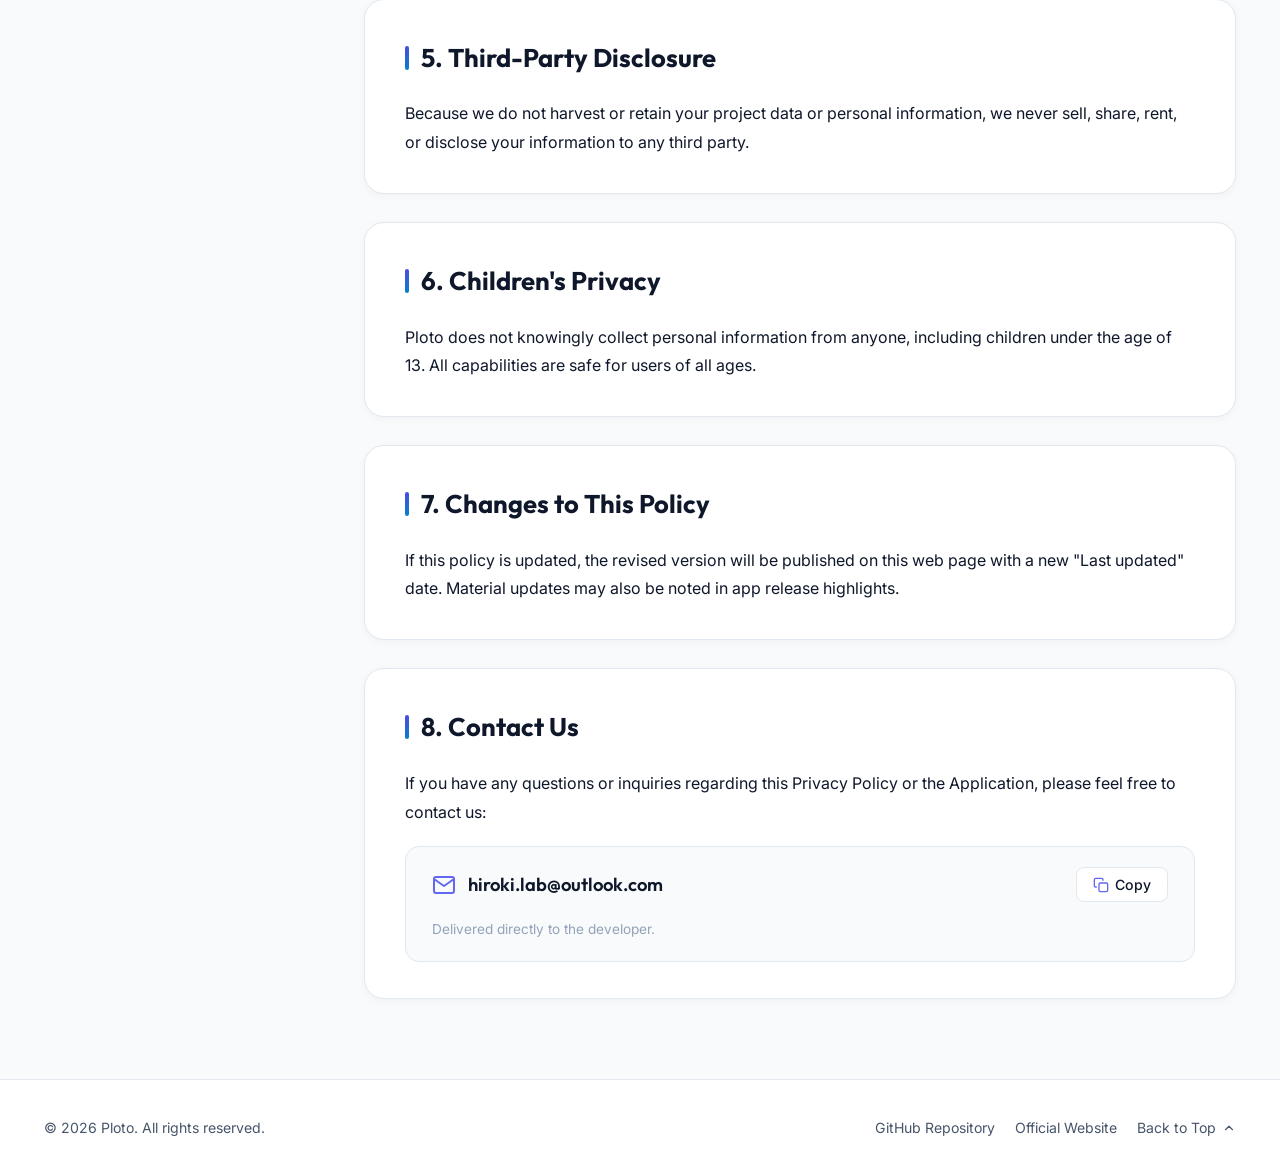
==== commit 052bc4ed: "feat: implement multi-language support by creating locale directories and updating site index" ====
--- a/index.html
+++ b/index.html
@@ -44,8 +44,10 @@
       try {
         const stored = localStorage.getItem('ploto-lang-selected');
         const urlParams = new URLSearchParams(window.location.search);
+        // If explicitly requested or user previously chose Japanese, stay on Japanese
         if (urlParams.has('lang') || stored === 'ja') return;
 
+        // If user previously selected another language, respect their choice
         if (stored) {
           const target = stored === 'pt-BR' ? 'pt-br' : stored.toLowerCase();
           if (['en', 'de', 'fr', 'es', 'ko', 'pt-br'].includes(target)) {
@@ -54,13 +56,25 @@
           }
         }
 
-        const navLang = (navigator.language || navigator.userLanguage || '').toLowerCase();
-        if (navLang.startsWith('en')) { window.location.replace('./en/'); }
-        else if (navLang.startsWith('de')) { window.location.replace('./de/'); }
-        else if (navLang.startsWith('fr')) { window.location.replace('./fr/'); }
-        else if (navLang.startsWith('es')) { window.location.replace('./es/'); }
-        else if (navLang.startsWith('ko')) { window.location.replace('./ko/'); }
-        else if (navLang.startsWith('pt')) { window.location.replace('./pt-br/'); }
+        // Detect browser language preferences
+        const userLangs = navigator.languages || [navigator.language || navigator.userLanguage || ''];
+        let matched = false;
+        for (const lang of userLangs) {
+          const l = (lang || '').toLowerCase();
+          if (l.startsWith('ja')) { matched = true; break; }
+          if (l.startsWith('en')) { window.location.replace('./en/'); matched = true; break; }
+          if (l.startsWith('de')) { window.location.replace('./de/'); matched = true; break; }
+          if (l.startsWith('fr')) { window.location.replace('./fr/'); matched = true; break; }
+          if (l.startsWith('es')) { window.location.replace('./es/'); matched = true; break; }
+          if (l.startsWith('ko')) { window.location.replace('./ko/'); matched = true; break; }
+          if (l.startsWith('pt')) { window.location.replace('./pt-br/'); matched = true; break; }
+        }
+
+        // If the user's primary language is NOT Japanese and no supported language matched,
+        // default to English as the global standard
+        if (!matched && userLangs.length > 0 && userLangs[0] && !userLangs[0].toLowerCase().startsWith('ja')) {
+          window.location.replace('./en/');
+        }
       } catch (e) {
         // Fallback: stay on Japanese page
       }
@@ -173,8 +187,8 @@
         <path d="M9 12l2 2 4-4"></path>
       </svg>
             </div>
-            <h3>データ収集ゼロ</h3>
-            <p>アカウント登録不要。アナリティクス、テレメトリ、クラッシュリポーター、広告トラッキングは一切組み込まれていません。</p>
+            <h3>データ収集ゼロ（アプリ本体）</h3>
+            <p>アカウント登録不要。アプリ本体にはアナリティクス、テレメトリ、クラッシュリポーター、広告トラッキング等は一切含まれていません（※OS/Store標準の診断情報を除く）。</p>
           </div>
 
           <div class="summary-card">
@@ -209,7 +223,7 @@
       </svg>
             </div>
             <h3>透明な外部連携</h3>
-            <p>Microsoft Store、Stripe 決済、Google Forms アンケート等の外部サービスとの関わりを明確に開示しています。</p>
+            <p>Microsoft Store / Windows プラットフォーム診断、Stripe 決済、Google Forms アンケート等の外部サービスとの関わりを明確に開示しています。</p>
           </div>
     </div>
   </section>
@@ -265,9 +279,10 @@
         <article class="section-card" id="collection">
           <h2 class="section-title">2. 収集する情報</h2>
           <div class="section-body">
-                      <p><strong>一切収集しません。</strong></p>
+                      <p><strong>アプリ本体による個人データの収集は一切ありません。</strong></p>
           <p>本アプリは、ユーザーの氏名、メールアドレス、IPアドレス、位置情報、デバイス識別子、タスクの内容などの個人データを一切収集、記録、送信、販売しません。</p>
           <p>本アプリには、アクセス解析ツール（Google Analytics等）、利用動向のテレメトリ収集、自動クラッシュリポーター、広告SDK、行動トラッキング等の追跡プログラムは一切組み込まれていません。また、アプリの利用開始にあたってアカウントの作成やログインを求められることもありません。</p>
+          <p>※なお、Windows OS および Microsoft Store プラットフォームが標準機能として自動収集する診断データ（クラッシュログやインストール集計など）については、第4.1項をご確認ください。</p>
             
             
           </div>
@@ -286,13 +301,17 @@
         <article class="section-card" id="network">
           <h2 class="section-title">4. ネットワーク利用と外部サービス</h2>
           <div class="section-body">
-                      <p>Ploto は完全オフライン環境で動作するよう設計されており、プロジェクトデータをネットワーク経由で送信することはありません。ただし、一部のプラットフォーム機能やユーザーが自発的に選択する機能において、以下の外部サービスと関わりがあります。</p>
+                      <p>Ploto は完全オフライン環境で動作するよう設計されており、プロジェクトデータをネットワーク経由で送信することはありません。ただし、プラットフォーム機能やユーザーが自発的に選択する機能において、以下の外部サービスと関わりがあります。</p>
             
           <div class="subsections">
             
             <div class="subsection-card" id="network-store">
-              <h3 class="subsection-title">4.1. Microsoft Store（配布と更新）</h3>
-              <p>本アプリの配布、自動更新、および Microsoft Store 経由のアプリ内アドオン購入は、Microsoft Store プラットフォームを通じて行われます。これらには <a href="https://privacy.microsoft.com/ja-jp/privacystatement" target="_blank" rel="noopener noreferrer">Microsoft のプライバシーに関する声明</a> が適用されます。</p>
+              <h3 class="subsection-title">4.1. Microsoft Store および Windows によるプラットフォーム診断データ</h3>
+              <p>本アプリの配布、自動更新、および Microsoft Store 経由のアプリ内アドオン購入は、Microsoft Store プラットフォームを通じて行われます。これらに伴い、Windows OS および Microsoft Store は、OS レベルの標準機能（Windows Error Reporting 等）として以下の診断データや利用統計を自動的に収集する場合があります：</p>
+<p>・アプリのインストール、更新、アンインストールなどの配信イベント</p>
+<p>・アプリが異常終了（クラッシュ）または応答停止（ハング）した際のエラーログやスタックトレース</p>
+<p>・集計されたOSバージョン、デバイスアーキテクチャ、大まかな地域情報</p>
+<p>これらは Ploto アプリ独自の実装によって収集されるものではなく、Windows プラットフォームによって収集・管理されます。開発者は、Microsoft Partner Center の管理画面を通じて、個人を特定できない「集計された統計情報（クラッシュ発生率や総利用デバイス数など）」としてのみこれらを閲覧し、アプリの品質向上や不具合修正のために利用します。ユーザーのプロジェクトデータやタスクの内容が Microsoft や開発者に送信されることはありません。これらには <a href="https://privacy.microsoft.com/ja-jp/privacystatement" target="_blank" rel="noopener noreferrer">Microsoft のプライバシーに関する声明</a> が適用されます。</p>
             </div>
 
             <div class="subsection-card" id="network-license">
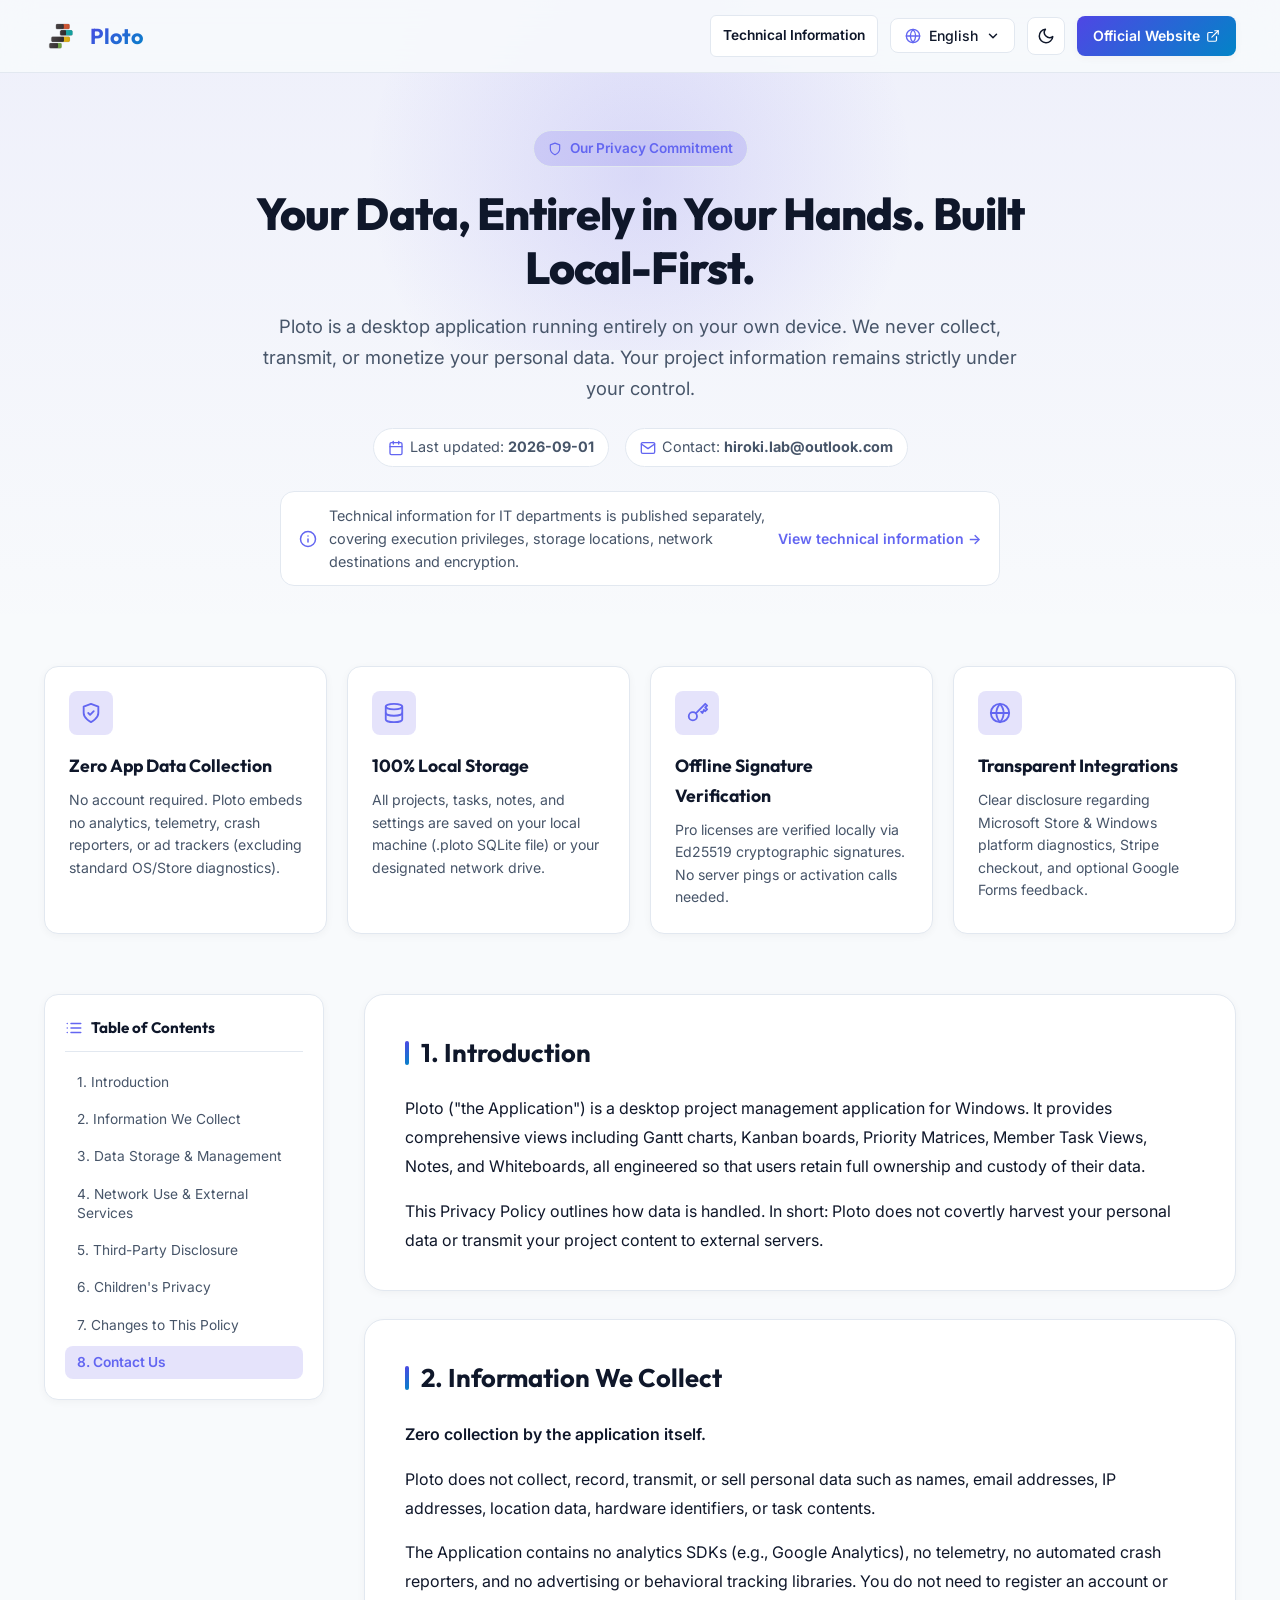
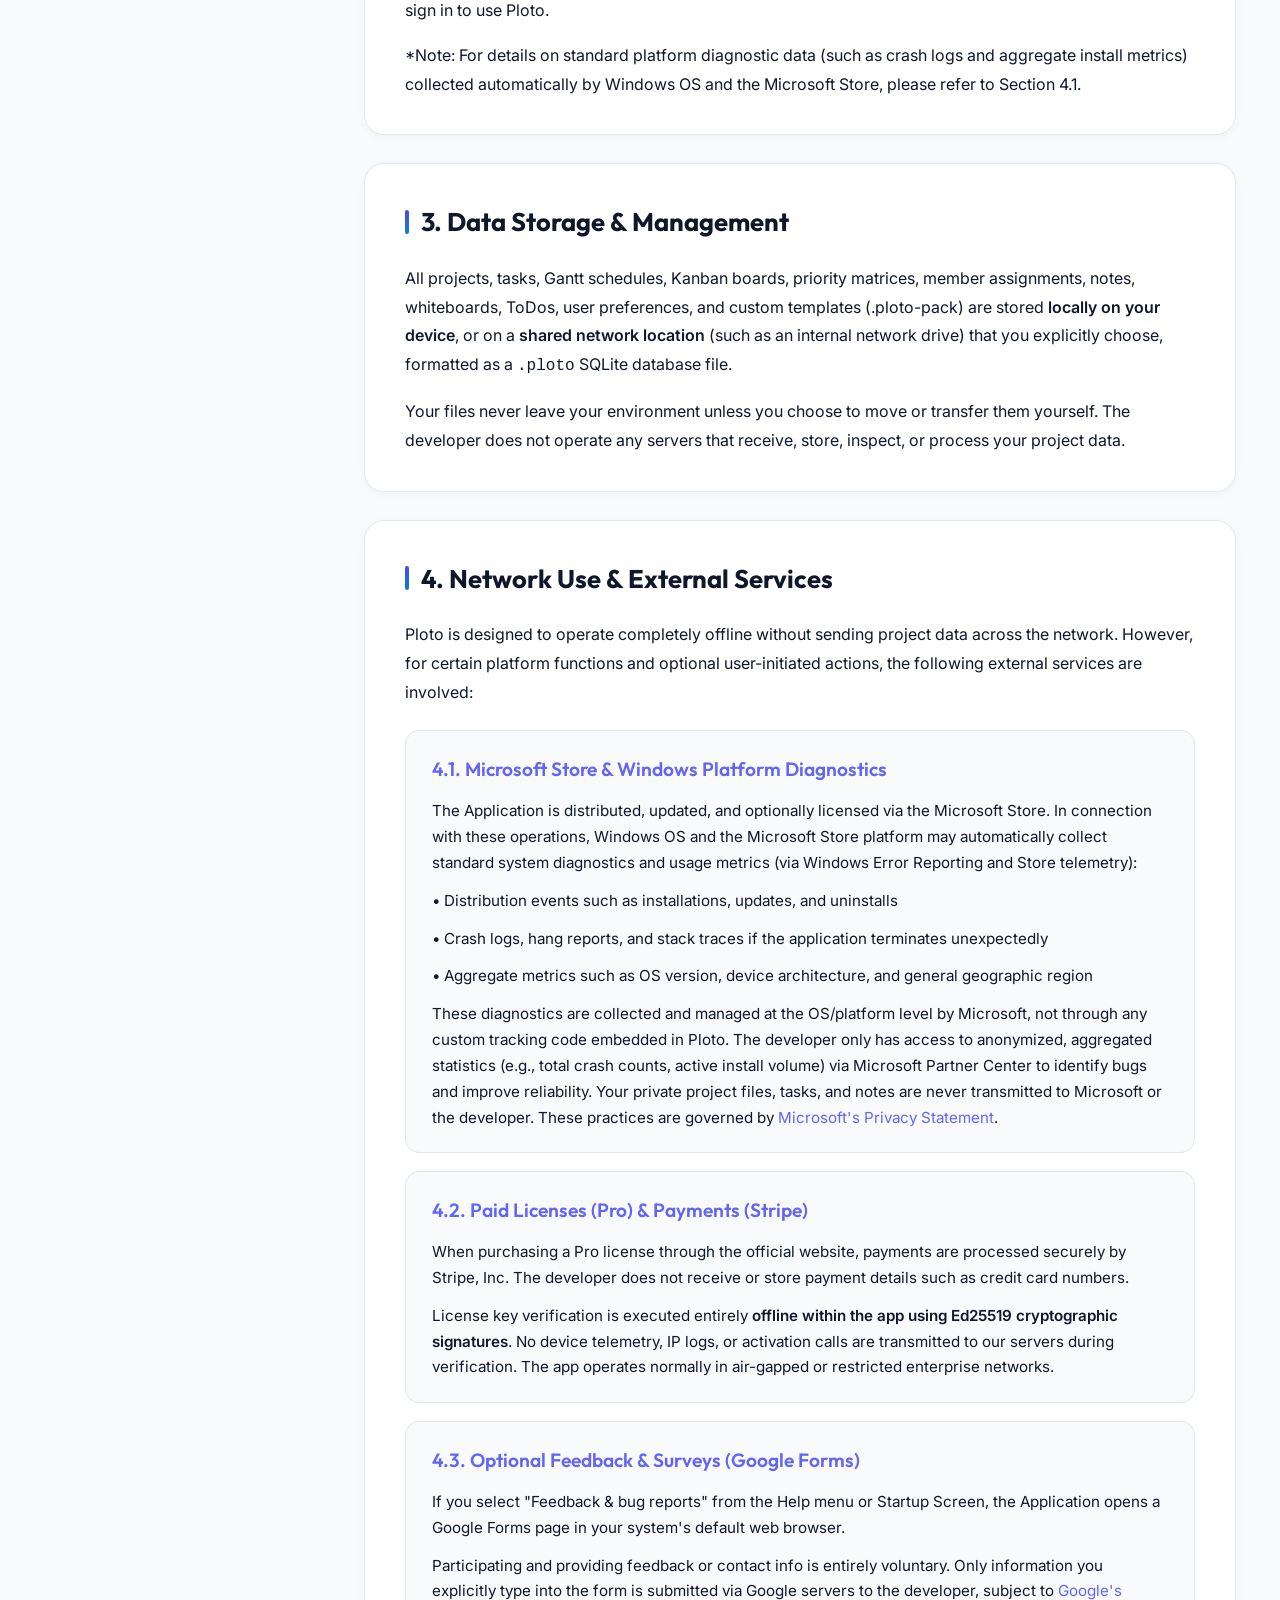
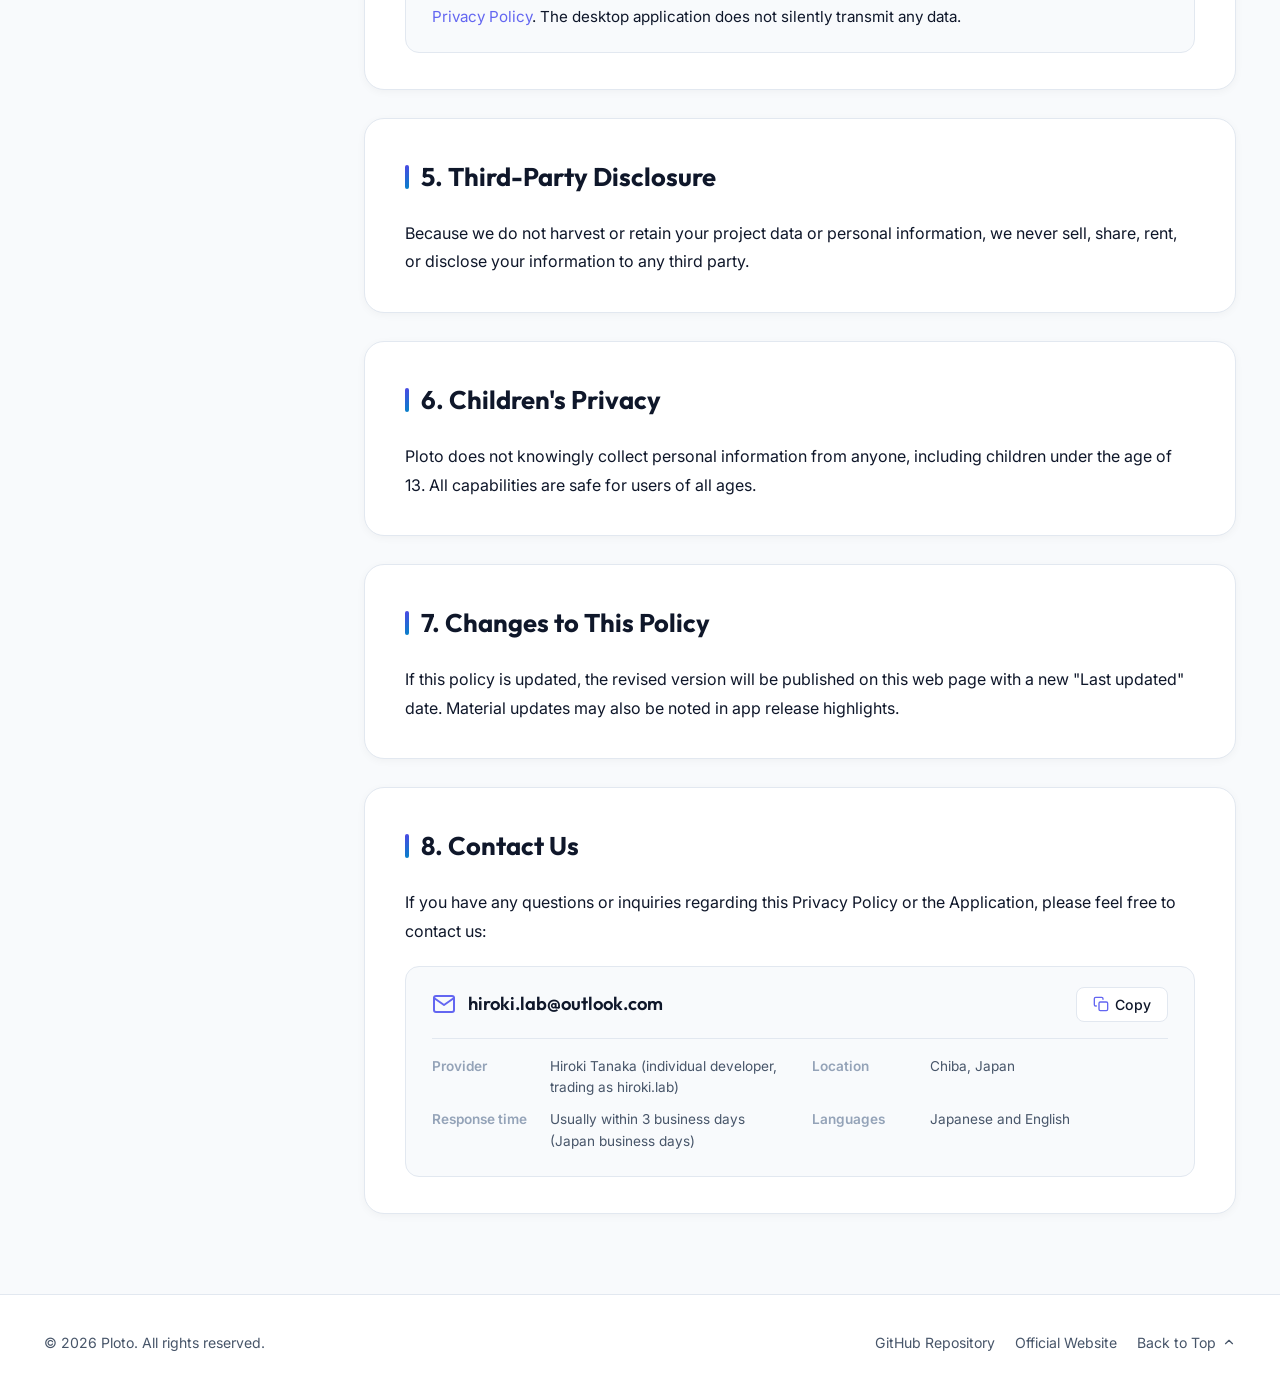
==== commit d097203f: "Update sitemap and styles for new Italian language support and UI enhancements - Updated last modifi" ====
--- a/index.html
+++ b/index.html
@@ -1,10 +1,10 @@
 <!DOCTYPE html>
-<html lang="ja" data-theme="dark">
+<html lang="ja" data-theme="light">
 <head>
   <meta charset="UTF-8" />
   <meta name="viewport" content="width=device-width, initial-scale=1.0" />
   <title>プライバシーポリシー - Ploto</title>
-  <meta name="description" content="Ploto のプライバシーポリシー。完全オフライン動作、ローカルファースト設計、個人データの収集ゼロをお約束します。" />
+  <meta name="description" content="Ploto のプライバシーポリシー。プロジェクトの保存場所、外部サービス、購入・問い合わせ時の情報の取扱いを説明します。" />
   <link rel="canonical" href="https://hiroking-ocean.github.io/ploto-privacy/" />
   <link rel="alternate" hreflang="ja" href="https://hiroking-ocean.github.io/ploto-privacy/" />
   <link rel="alternate" hreflang="en" href="https://hiroking-ocean.github.io/ploto-privacy/en/" />
@@ -19,21 +19,16 @@
   <meta property="og:type" content="website" />
   <meta property="og:url" content="https://hiroking-ocean.github.io/ploto-privacy/" />
   <meta property="og:title" content="プライバシーポリシー - Ploto" />
-  <meta property="og:description" content="Ploto のプライバシーポリシー。完全オフライン動作、ローカルファースト設計、個人データの収集ゼロをお約束します。" />
+  <meta property="og:description" content="Ploto のプライバシーポリシー。プロジェクトの保存場所、外部サービス、購入・問い合わせ時の情報の取扱いを説明します。" />
   <meta property="og:locale" content="ja_JP" />
   <meta property="og:site_name" content="Ploto" />
   <meta property="og:image" content="https://hiroking-ocean.github.io/ploto-privacy/assets/app-icon.svg" />
   <meta name="twitter:card" content="summary" />
   <meta name="twitter:title" content="プライバシーポリシー - Ploto" />
-  <meta name="twitter:description" content="Ploto のプライバシーポリシー。完全オフライン動作、ローカルファースト設計、個人データの収集ゼロをお約束します。" />
+  <meta name="twitter:description" content="Ploto のプライバシーポリシー。プロジェクトの保存場所、外部サービス、購入・問い合わせ時の情報の取扱いを説明します。" />
 
   <!-- Favicon -->
   <link rel="icon" type="image/svg+xml" href="./assets/app-icon.svg" />
-
-  <!-- Fonts (Outfit & Inter) -->
-  <link rel="preconnect" href="https://fonts.googleapis.com" />
-  <link rel="preconnect" href="https://fonts.gstatic.com" crossorigin />
-  <link href="https://fonts.googleapis.com/css2?family=Inter:wght@400;500;600;700&family=Outfit:wght@600;700;800&display=swap" rel="stylesheet" />
 
   <!-- Stylesheet -->
   <link rel="stylesheet" href="./styles.css" />
@@ -81,7 +76,7 @@
     })();
   </script>
 </head>
-<body>
+<body class="document-layout privacy-document">
   <!-- Header -->
   <header class="header">
     <div class="container header-container">
@@ -91,6 +86,7 @@
       </a>
 
       <div class="header-actions">
+        <a href="./it/" class="secondary-link-btn">導入審査向け技術情報</a>
         <!-- Language Selector -->
         <div class="lang-selector">
           <button class="lang-btn" id="lang-btn" aria-haspopup="true" aria-expanded="false" aria-label="言語">
@@ -131,7 +127,7 @@
         </button>
 
         <!-- Product LP Link -->
-        <a href="https://hiroking-ocean.github.io/ploto_LP/" class="lp-link-btn" target="_blank" rel="noopener noreferrer">
+        <a href="https://ploto-app.com/" class="lp-link-btn" target="_blank" rel="noopener noreferrer">
           <span>製品サイトへ</span>
           <svg style="width:14px;height:14px;" viewBox="0 0 24 24" fill="none" stroke="currentColor" stroke-width="2" stroke-linecap="round" stroke-linejoin="round">
             <path d="M18 13v6a2 2 0 0 1-2 2H5a2 2 0 0 1-2-2V8a2 2 0 0 1 2-2h6"></path>
@@ -150,10 +146,10 @@
         <svg class="badge-icon" viewBox="0 0 24 24" fill="none" stroke="currentColor" stroke-width="2" stroke-linecap="round" stroke-linejoin="round">
           <path d="M12 22s8-4 8-10V5l-8-3-8 3v7c0 6 8 10 8 10z"></path>
         </svg>
-        <span>プライバシーへの誓約</span>
-      </div>
-      <h1 class="hero-title">データ主権はお手元に。徹底したローカルファースト設計</h1>
-      <p class="hero-desc">Ploto は、すべての処理をユーザーご自身の端末内で行うデスクトップアプリです。個人データの収集・送信・販売は行わず、プロジェクト情報は完全にユーザーの管理下に留まります。</p>
+        <span>プライバシーポリシー</span>
+      </div>
+      <h1 class="hero-title">Ploto プライバシーポリシー</h1>
+      <p class="hero-desc">Ploto は、プロジェクトを利用者が指定した場所に保存するWindowsアプリです。通常利用にアカウントやインターネット接続は必要なく、プロジェクト内容を Ploto 提供者のサーバーへ自動送信しません。</p>
       
       <div class="hero-meta">
         <div class="meta-item">
@@ -163,68 +159,25 @@
             <line x1="8" y1="2" x2="8" y2="6"></line>
             <line x1="3" y1="10" x2="21" y2="10"></line>
           </svg>
-          <span>最終更新日: <strong>2026-09-01</strong></span>
+          <span>最終更新日: <strong>2026-09-03</strong></span>
         </div>
         <div class="meta-item">
           <svg class="meta-icon" viewBox="0 0 24 24" fill="none" stroke="currentColor" stroke-width="2" stroke-linecap="round" stroke-linejoin="round">
             <path d="M4 4h16c1.1 0 2 .9 2 2v12c0 1.1-.9 2-2 2H4c-1.1 0-2-.9-2-2V6c0-1.1.9-2 2-2z"></path>
             <polyline points="22,6 12,13 2,6"></polyline>
           </svg>
-          <span>お問い合わせ: <strong>hiroki.lab@outlook.com</strong></span>
+          <span>問い合わせ先: <strong>hiroki.lab@outlook.com</strong></span>
         </div>
       </div>
-    </div>
-  </section>
-
-  <!-- Summary Cards -->
-  <section class="container">
-    <div class="summary-grid">
-
-          <div class="summary-card">
-            <div class="card-icon-wrap">
-              <svg class="card-icon" viewBox="0 0 24 24" fill="none" stroke="currentColor" stroke-width="2" stroke-linecap="round" stroke-linejoin="round">
-        <path d="M12 22s8-4 8-10V5l-8-3-8 3v7c0 6 8 10 8 10z"></path>
-        <path d="M9 12l2 2 4-4"></path>
-      </svg>
-            </div>
-            <h3>データ収集ゼロ（アプリ本体）</h3>
-            <p>アカウント登録不要。アプリ本体にはアナリティクス、テレメトリ、クラッシュリポーター、広告トラッキング等は一切含まれていません（※OS/Store標準の診断情報を除く）。</p>
-          </div>
-
-          <div class="summary-card">
-            <div class="card-icon-wrap">
-              <svg class="card-icon" viewBox="0 0 24 24" fill="none" stroke="currentColor" stroke-width="2" stroke-linecap="round" stroke-linejoin="round">
-        <ellipse cx="12" cy="5" rx="9" ry="3"></ellipse>
-        <path d="M21 12c0 1.66-4 3-9 3s-9-1.34-9-3"></path>
-        <path d="M3 5v14c0 1.66 4 3 9 3s9-1.34 9-3V5"></path>
-      </svg>
-            </div>
-            <h3>完全ローカル保存</h3>
-            <p>すべてのプロジェクト・タスク・ToDo・設定は、端末内のローカルファイル（SQLite）またはご自身が指定した社内共有先にのみ保存されます。</p>
-          </div>
-
-          <div class="summary-card">
-            <div class="card-icon-wrap">
-              <svg class="card-icon" viewBox="0 0 24 24" fill="none" stroke="currentColor" stroke-width="2" stroke-linecap="round" stroke-linejoin="round">
-        <circle cx="7.5" cy="15.5" r="4.5"></circle>
-        <path d="M10.7 12.3L21 2l2 2-2 2 2 2-2 2-1.5-1.5L18 12l-1.5-1.5"></path>
-      </svg>
-            </div>
-            <h3>オフライン署名認証</h3>
-            <p>Pro版ライセンス認証は端末内の Ed25519 暗号署名検証で完結。外部サーバーへの通信不要で閉域網でも動作します。</p>
-          </div>
-
-          <div class="summary-card">
-            <div class="card-icon-wrap">
-              <svg class="card-icon" viewBox="0 0 24 24" fill="none" stroke="currentColor" stroke-width="2" stroke-linecap="round" stroke-linejoin="round">
-        <circle cx="12" cy="12" r="10"></circle>
-        <line x1="2" y1="12" x2="22" y2="12"></line>
-        <path d="M12 2a15.3 15.3 0 0 1 4 10 15.3 15.3 0 0 1-4 10 15.3 15.3 0 0 1-4-10 15.3 15.3 0 0 1 4-10z"></path>
-      </svg>
-            </div>
-            <h3>透明な外部連携</h3>
-            <p>Microsoft Store / Windows プラットフォーム診断、Stripe 決済、Google Forms アンケート等の外部サービスとの関わりを明確に開示しています。</p>
-          </div>
+      <div class="hero-notice">
+        <svg class="hero-notice-icon" viewBox="0 0 24 24" fill="none" stroke="currentColor" stroke-width="2" stroke-linecap="round" stroke-linejoin="round">
+          <circle cx="12" cy="12" r="10"></circle>
+          <line x1="12" y1="16" x2="12" y2="12"></line>
+          <line x1="12" y1="8" x2="12.01" y2="8"></line>
+        </svg>
+        <p class="hero-notice-text">情報システム部門の導入審査向けに、実行権限・保存場所・通信先・暗号化などをまとめた技術情報を公開しています。</p>
+        <a href="./it/" class="hero-notice-link">技術情報を見る</a>
+      </div>
     </div>
   </section>
 
@@ -245,122 +198,106 @@
       </div>
       <ul class="toc-list">
 
-              <li class="toc-item"><a href="#intro">1. はじめに</a></li>
-
-              <li class="toc-item"><a href="#collection">2. 収集する情報</a></li>
-
-              <li class="toc-item"><a href="#storage">3. データの保存と管理</a></li>
-
-              <li class="toc-item"><a href="#network">4. ネットワーク利用と外部サービス</a></li>
-
-              <li class="toc-item"><a href="#third-party">5. 第三者への情報提供</a></li>
-
-              <li class="toc-item"><a href="#children">6. 子どものプライバシー</a></li>
-
-              <li class="toc-item"><a href="#changes">7. 本ポリシーの変更</a></li>
-
-              <li class="toc-item"><a href="#contact">8. お問い合わせ</a></li>
+              <li class="toc-item"><a href="#principles">1. 基本方針</a></li>
+
+              <li class="toc-item"><a href="#local-data">2. 端末内に保存する情報</a></li>
+
+              <li class="toc-item"><a href="#external-services">3. 外部サービスを利用する場面</a><ul class="toc-sublist"><li><a href="#microsoft">3.1. Microsoft Store・Windows</a></li><li><a href="#purchase">3.2. Web経由の Pro ライセンス購入</a></li><li><a href="#feedback">3.3. 問い合わせ・任意のフォーム</a></li><li><a href="#websites">3.4. 公式サイト・本ポリシーの閲覧</a></li></ul></li>
+
+              <li class="toc-item"><a href="#use-and-sharing">4. 利用目的・第三者による処理</a></li>
+
+              <li class="toc-item"><a href="#retention">5. 保存期間・削除・確認等の請求</a></li>
+
+              <li class="toc-item"><a href="#changes">6. 変更・問い合わせ</a></li>
       </ul>
     </aside>
 
     <!-- Content Articles -->
     <div class="policy-content">
 
-        <article class="section-card" id="intro">
-          <h2 class="section-title">1. はじめに</h2>
-          <div class="section-body">
-                      <p>Ploto（以下「本アプリ」）は、Windows デスクトップ環境で動作するプロジェクト管理アプリケーションです。ガントチャート、カンバン、優先度マトリクス、メンバー別タスク、ノート、ホワイトボードなどの多彩なビューを提供しながら、すべてのデータをユーザー自身の手元で安全に管理できるように設計されています。</p>
-          <p>本プライバシーポリシーでは、本アプリにおけるデータのお取り扱いについて詳しく説明します。結論として、本アプリがユーザーの個人データやプロジェクト情報を秘密裏に収集したり、外部サーバーへ送信したりすることは一切ありません。</p>
-            
-            
-          </div>
-        </article>
-
-        <article class="section-card" id="collection">
-          <h2 class="section-title">2. 収集する情報</h2>
-          <div class="section-body">
-                      <p><strong>アプリ本体による個人データの収集は一切ありません。</strong></p>
-          <p>本アプリは、ユーザーの氏名、メールアドレス、IPアドレス、位置情報、デバイス識別子、タスクの内容などの個人データを一切収集、記録、送信、販売しません。</p>
-          <p>本アプリには、アクセス解析ツール（Google Analytics等）、利用動向のテレメトリ収集、自動クラッシュリポーター、広告SDK、行動トラッキング等の追跡プログラムは一切組み込まれていません。また、アプリの利用開始にあたってアカウントの作成やログインを求められることもありません。</p>
-          <p>※なお、Windows OS および Microsoft Store プラットフォームが標準機能として自動収集する診断データ（クラッシュログやインストール集計など）については、第4.1項をご確認ください。</p>
-            
-            
-          </div>
-        </article>
-
-        <article class="section-card" id="storage">
-          <h2 class="section-title">3. データの保存と管理</h2>
-          <div class="section-body">
-                      <p>作成されたプロジェクト、タスク、ガントチャート、カンバン、優先度マトリクス、メンバー別タスク、ノート、ホワイトボード、ToDo、設定、およびカスタムテンプレート（.ploto-pack）などの全データは、<strong>すべてお使いの端末内</strong>、または<strong>ユーザーご自身が明示的に保存先に指定した共有場所</strong>（社内ファイルサーバーやネットワークドライブ等）に <code>.ploto</code> 形式（SQLite データベース）で保存されます。</p>
-          <p>これらのファイルは、ユーザー自身が移動や共有の操作を行わない限り、端末の外に出ることはありません。開発者（当方）は、ユーザーのデータを受信、保存、閲覧、または処理するサーバーを一切保有・運用していません。</p>
-            
-            
-          </div>
-        </article>
-
-        <article class="section-card" id="network">
-          <h2 class="section-title">4. ネットワーク利用と外部サービス</h2>
-          <div class="section-body">
-                      <p>Ploto は完全オフライン環境で動作するよう設計されており、プロジェクトデータをネットワーク経由で送信することはありません。ただし、プラットフォーム機能やユーザーが自発的に選択する機能において、以下の外部サービスと関わりがあります。</p>
+        <article class="section-card" id="principles">
+          <h2 class="section-title">1. 基本方針</h2>
+          <div class="section-body">
+                      <p>Ploto（以下「本アプリ」）は、Windows 向けのプロジェクト管理アプリです。本アプリの利用にアカウント作成やログインは必要ありません。</p>
+          <p>プロジェクトは利用者が指定した端末内または共有場所に保存されます。Ploto 独自のクラウド同期機能はなく、利用者が入力したタスク、担当者、日程、ノート、ホワイトボード等のプロジェクト内容を、Ploto 提供者のサーバーへ自動送信する機能はありません。</p>
+          <p>アプリ本体には、Ploto 独自のアナリティクス、テレメトリ、広告SDK、行動トラッキングまたは外部の自動クラッシュ送信機能を組み込んでいません。</p>
+            
+            
+          </div>
+        </article>
+
+        <article class="section-card" id="local-data">
+          <h2 class="section-title">2. 端末内に保存する情報</h2>
+          <div class="section-body">
+                      <p>プロジェクトは <code>.ploto</code> ファイルとして、利用者が選んだ場所に保存します。画面設定、ライセンスキー、最近開いたファイル、案内の表示状態等は端末内に保存します。プロジェクトを開いている間は、安定して編集・保存するため端末内に作業コピーを作成し、正常に閉じたときに削除します。</p>
+          <p>共有場所で同じプロジェクトを複数人が同時編集することを防ぐため、プロジェクトと同じ場所に一時的なロックファイルを作成します。このファイルには Windows のユーザー名、コンピューター名、プロセスIDおよび時刻が含まれ、正常終了時に削除されます。</p>
+          <p><code>.ploto</code> ファイルには Ploto 独自の暗号化を施していません。業務上の機密情報を保存する場合は、端末暗号化、保存先のアクセス権、共有権限およびバックアップを利用組織の規程に従って設定してください。保存場所・ファイル名・削除方法等の詳細は、<a href="./it/" target="_blank" rel="noopener noreferrer">情報システム部門向け技術情報</a>で確認できます。</p>
+            
+            
+          </div>
+        </article>
+
+        <article class="section-card" id="external-services">
+          <h2 class="section-title">3. 外部サービスを利用する場面</h2>
+          <div class="section-body">
+                      <p>通常のプロジェクト作成・編集・保存はオフラインで行えます。次の操作を利用者が選んだ場合、外部サービスが必要な情報を処理します。</p>
             
           <div class="subsections">
             
-            <div class="subsection-card" id="network-store">
-              <h3 class="subsection-title">4.1. Microsoft Store および Windows によるプラットフォーム診断データ</h3>
-              <p>本アプリの配布、自動更新、および Microsoft Store 経由のアプリ内アドオン購入は、Microsoft Store プラットフォームを通じて行われます。これらに伴い、Windows OS および Microsoft Store は、OS レベルの標準機能（Windows Error Reporting 等）として以下の診断データや利用統計を自動的に収集する場合があります：</p>
-<p>・アプリのインストール、更新、アンインストールなどの配信イベント</p>
-<p>・アプリが異常終了（クラッシュ）または応答停止（ハング）した際のエラーログやスタックトレース</p>
-<p>・集計されたOSバージョン、デバイスアーキテクチャ、大まかな地域情報</p>
-<p>これらは Ploto アプリ独自の実装によって収集されるものではなく、Windows プラットフォームによって収集・管理されます。開発者は、Microsoft Partner Center の管理画面を通じて、個人を特定できない「集計された統計情報（クラッシュ発生率や総利用デバイス数など）」としてのみこれらを閲覧し、アプリの品質向上や不具合修正のために利用します。ユーザーのプロジェクトデータやタスクの内容が Microsoft や開発者に送信されることはありません。これらには <a href="https://privacy.microsoft.com/ja-jp/privacystatement" target="_blank" rel="noopener noreferrer">Microsoft のプライバシーに関する声明</a> が適用されます。</p>
-            </div>
-
-            <div class="subsection-card" id="network-license">
-              <h3 class="subsection-title">4.2. 有料ライセンス（Pro版）と決済（Stripe）</h3>
-              <p>公式Webサイト経由で Pro 版ライセンスをご購入いただく場合、決済処理は米 Stripe 社のセキュアな決済基盤を通じて行われます。開発者がユーザーのクレジットカード番号等の機密決済情報を直接取得・保持することはありません。</p>
-<p>ご購入後に発行されるライセンスキーの認証は、<strong>アプリ内のオフライン暗号署名検証（Ed25519）</strong> により端末内で完結します。ライセンス認証のために端末の識別情報や通信ログを開発者のサーバーへ送信することはありません。インターネットに接続されていない閉域環境でも問題なくご利用いただけます。</p>
-            </div>
-
-            <div class="subsection-card" id="network-survey">
-              <h3 class="subsection-title">4.3. 任意のフィードバック・アンケート（Google Forms）</h3>
-              <p>本アプリのヘルプメニューや起動画面から「ご意見・不具合報告」を選択した場合、お使いのシステムの既定Webブラウザが起動し、Google Forms のアンケートページが開きます。</p>
-<p>回答の送信や連絡先メールアドレスの入力は完全に任意であり、ユーザーがフォーム上で直接入力した内容のみが Google 社のサーバーを経由して開発者に届きます。これには <a href="https://policies.google.com/privacy" target="_blank" rel="noopener noreferrer">Google プライバシー ポリシー</a> が適用されます。アプリがバックグラウンドで無断送信することはありません。</p>
-            </div>
-          </div>
-            
-          </div>
-        </article>
-
-        <article class="section-card" id="third-party">
-          <h2 class="section-title">5. 第三者への情報提供</h2>
-          <div class="section-body">
-                      <p>当方はユーザーのプロジェクトデータや個人情報を収集・保有しないため、第三者へ販売、共有、貸与、提供することはあり得ません。</p>
-            
-            
-          </div>
-        </article>
-
-        <article class="section-card" id="children">
-          <h2 class="section-title">6. 子どものプライバシー</h2>
-          <div class="section-body">
-                      <p>Ploto は、子どもを含むいかなる方からも意図的に個人情報を収集することはありません。すべての機能は年齢を問わず安全にご利用いただけます。</p>
+            <div class="subsection-card" id="microsoft">
+              <h3 class="subsection-title">3.1. Microsoft Store・Windows</h3>
+                            <p>アプリの配布、更新、Store内購入およびレビューは Microsoft Store が処理します。Windows や Microsoft Store は、端末・組織の設定に応じて、インストール情報、クラッシュ情報、OS・端末に関する診断情報等を処理する場合があります。Ploto 提供者は、個人を直接特定しない集計情報を品質改善に利用する場合があります。<a href="https://www.microsoft.com/ja-jp/privacy/privacystatement" target="_blank" rel="noopener noreferrer">Microsoft のプライバシーに関する声明</a> が適用されます。</p>
+            </div>
+
+            <div class="subsection-card" id="purchase">
+              <h3 class="subsection-title">3.2. Web経由の Pro ライセンス購入</h3>
+                            <p>Web購入では Stripe が、購入者のメールアドレス、決済手段、購入商品、金額、通貨、日時および接続情報を処理します。カード番号等の機密な決済情報は Stripe が直接処理し、Ploto 提供者のサーバーでは取得・保存しません。</p>
+              <p>端末紐付けライセンスを発行するため、購入開始時に Windows の発行者向け端末識別値から Ploto 専用の一方向ハッシュを端末内で生成し、Stripe へ送信します。元の端末識別値は送信しません。Vercel 上の処理がライセンスキーを発行し、Resend が購入者のメールアドレスへ送信します。購入後のライセンス確認は端末内で行われます。</p>
+              <p><a href="https://stripe.com/jp/privacy" target="_blank" rel="noopener noreferrer">Stripe プライバシーポリシー</a>、<a href="https://vercel.com/legal/privacy-notice" target="_blank" rel="noopener noreferrer">Vercel Privacy Notice</a>、<a href="https://resend.com/legal/privacy-policy" target="_blank" rel="noopener noreferrer">Resend Privacy Policy</a> がそれぞれ適用されます。</p>
+            </div>
+
+            <div class="subsection-card" id="feedback">
+              <h3 class="subsection-title">3.3. 問い合わせ・任意のフォーム</h3>
+                            <p>利用者が問い合わせメールまたは Google Forms を送信した場合、入力した内容と任意のメールアドレスを、回答、サポート、不具合調査および品質改善のために利用します。本アプリがプロジェクト内容を自動添付・送信することはありません。組織の許可なく秘密情報、個人情報、プロジェクトファイルまたは画面キャプチャを送信しないでください。<a href="https://policies.google.com/privacy?hl=ja" target="_blank" rel="noopener noreferrer">Google プライバシー ポリシー</a> が適用されます。</p>
+            </div>
+
+            <div class="subsection-card" id="websites">
+              <h3 class="subsection-title">3.4. 公式サイト・本ポリシーの閲覧</h3>
+                            <p>公式サイト <code>ploto-app.com</code> は GitHub Pages で配信し、Google Analytics 4 を利用します。公式サイトを <code>?ga=off</code> 付きで開くと、そのブラウザでは計測タグを読み込まない設定を保存します。</p>
+              <p>本ポリシーは <code>hiroking-ocean.github.io</code> の GitHub Pages で配信します。本ページには Ploto 独自のアクセス解析を設置せず、外部Webフォントを読み込みません。GitHub が通常のアクセス情報を処理する場合があります。本ページがブラウザに保存するのはテーマと表示言語の選択です。<a href="https://docs.github.com/en/site-policy/privacy-policies/github-general-privacy-statement" target="_blank" rel="noopener noreferrer">GitHub General Privacy Statement</a> が適用されます。</p>
+            </div>
+          </div>
+            
+          </div>
+        </article>
+
+        <article class="section-card" id="use-and-sharing">
+          <h2 class="section-title">4. 利用目的・第三者による処理</h2>
+          <div class="section-body">
+                      <p>Ploto 提供者が購入、問い合わせ、任意フォーム等を通じて受け取る情報は、ライセンスの発行・再送・端末紐付け、不正利用防止、決済・サポート対応、不具合調査、品質改善、会計・税務・紛争対応その他の法令遵守に必要な範囲で利用します。</p>
+          <p>プロジェクトデータ、購入者情報または問い合わせ情報を販売、貸与、広告配信またはデータブローカーへの提供に利用しません。配布、購入、ライセンス発行、メール送信、フォーム送信およびWeb閲覧のため、必要な範囲で Microsoft、Stripe、Vercel、Resend、Google および GitHub が情報を処理します。各社の方針に従い、日本国外を含む国・地域で処理または保存される場合があります。</p>
+          <p>法令に基づく場合、人の生命・身体・財産の保護に必要な場合、または権利保護・不正防止に必要な場合は、適用法令の範囲で関係機関等へ情報を開示することがあります。</p>
+            
+            
+          </div>
+        </article>
+
+        <article class="section-card" id="retention">
+          <h2 class="section-title">5. 保存期間・削除・確認等の請求</h2>
+          <div class="section-body">
+                      <p>購入・ライセンス情報は、ライセンスの再表示・再送、購入サポート、不正防止、会計・税務その他の法令遵守に必要な期間保持します。問い合わせ・フォーム回答は、回答、調査、品質改善および法令遵守に必要な期間保持します。外部事業者が独自目的で保持する情報の期間は各社の方針に従います。</p>
+          <p>利用者が保存したプロジェクト等は、利用者が削除するまで残ります。アプリをアンインストールしても、利用者が選択した保存先のファイルと一部の端末内補助ファイルは残ります。完全な削除方法は、<a href="./it/#removal" target="_blank" rel="noopener noreferrer">情報システム部門向け技術情報</a>を確認してください。</p>
+          <p>Ploto 提供者が保有する購入者情報、問い合わせ情報等の確認、訂正、利用停止または削除を希望する場合は、下記の連絡先へ請求してください。本人確認のうえ、法令上または取引・ライセンス記録上保持が必要な情報を除き、合理的な範囲で対応します。プロジェクト内容は提供者が保有しないため、提供者側での開示・復元・削除はできません。</p>
             
             
           </div>
         </article>
 
         <article class="section-card" id="changes">
-          <h2 class="section-title">7. 本ポリシーの変更</h2>
-          <div class="section-body">
-                      <p>本プライバシーポリシーを変更する場合は、本Webページ上に新しい「最終更新日」とともに改訂版を掲載します。重要な変更がある場合には、アプリ内のリリースノート等でも告知します。</p>
-            
-            
-          </div>
-        </article>
-
-        <article class="section-card" id="contact">
-          <h2 class="section-title">8. お問い合わせ</h2>
-          <div class="section-body">
-                      <p>本プライバシーポリシーまたはアプリに関するご質問やご相談は、下記のお問い合わせ先までお気軽にご連絡ください。</p>
+          <h2 class="section-title">6. 変更・問い合わせ</h2>
+          <div class="section-body">
+                      <p>本ポリシーを変更する場合は、本ページに改訂後の内容と最終更新日を掲載します。情報の種類、利用目的、外部送信先等に重要な変更がある場合は、必要に応じてアプリ内のリリースノート等でも案内します。</p>
+          <p>本ポリシー、利用者情報の取扱い、法人・団体での導入またはライセンスに関する質問は、下記へご連絡ください。</p>
             
             
           <div class="contact-box">
@@ -378,7 +315,27 @@
               </svg>
               <span>コピー</span>
             </button>
-            <div class="contact-note">開発者宛てに直接届きます。</div>
+            <dl class="contact-meta">
+              <div class="contact-meta-row">
+                <dt>事業者</dt>
+                <dd>田中大希（個人開発者、屋号: hiroki.lab）</dd>
+              </div>
+
+              <div class="contact-meta-row">
+                <dt>所在地</dt>
+                <dd>日本・千葉県</dd>
+              </div>
+
+              <div class="contact-meta-row">
+                <dt>返答の目安</dt>
+                <dd>通常 3 営業日以内（日本の営業日）</dd>
+              </div>
+
+              <div class="contact-meta-row">
+                <dt>対応言語</dt>
+                <dd>日本語・英語</dd>
+              </div>
+            </dl>
           </div>
           </div>
         </article>
@@ -391,7 +348,7 @@
       <div>© 2026 Ploto. All rights reserved.</div>
       <div class="footer-links">
         <a href="https://github.com/hiroking-ocean/ploto-privacy" class="footer-link" target="_blank" rel="noopener noreferrer">GitHub リポジトリ</a>
-        <a href="https://hiroking-ocean.github.io/ploto_LP/" class="footer-link" target="_blank" rel="noopener noreferrer">Ploto 公式サイト</a>
+        <a href="https://ploto-app.com/" class="footer-link" target="_blank" rel="noopener noreferrer">Ploto 公式サイト</a>
         <a href="#top" class="back-to-top-btn" id="back-to-top-btn">
           <span>ページ上部へ戻る</span>
           <svg style="width:14px;height:14px;" viewBox="0 0 24 24" fill="none" stroke="currentColor" stroke-width="2" stroke-linecap="round" stroke-linejoin="round">
--- a/styles.css
+++ b/styles.css
@@ -419,6 +419,48 @@
   color: var(--color-primary-light);
 }
 
+.hero-notice {
+  display: flex;
+  flex-wrap: wrap;
+  align-items: center;
+  justify-content: center;
+  gap: 8px 12px;
+  max-width: 720px;
+  margin: 24px auto 0;
+  padding: 12px 18px;
+  background: var(--bg-card);
+  border: 1px solid var(--border-color);
+  border-radius: var(--radius-md);
+  text-align: left;
+}
+
+.hero-notice-icon {
+  flex-shrink: 0;
+  width: 18px;
+  height: 18px;
+  color: var(--color-primary-light);
+}
+
+.hero-notice-text {
+  flex: 1 1 260px;
+  margin: 0;
+  font-size: 0.9rem;
+  line-height: 1.6;
+  color: var(--text-muted);
+}
+
+.hero-notice-link {
+  flex-shrink: 0;
+  font-size: 0.88rem;
+  font-weight: 600;
+  color: var(--color-primary-light);
+  white-space: nowrap;
+}
+
+.hero-notice-link::after {
+  content: ' →';
+}
+
 /* --- 6. Summary Highlight Cards --- */
 .summary-grid {
   display: grid;
@@ -600,6 +642,25 @@
   font-weight: 600;
 }
 
+/* Content Lists */
+.content-list {
+  list-style: disc;
+  margin: 10px 0 16px 20px;
+  padding: 0;
+  display: flex;
+  flex-direction: column;
+  gap: 4px;
+}
+
+.content-list li {
+  font-size: 0.98rem;
+  line-height: 1.75;
+  color: var(--text-main);
+  padding-left: 4px;
+  overflow-wrap: anywhere;
+}
+
+
 /* Subsections */
 .subsections {
   margin-top: 24px;
@@ -693,11 +754,41 @@
   color: #ffffff;
 }
 
-.contact-note {
+.contact-meta {
+  display: grid;
+  grid-template-columns: repeat(auto-fit, minmax(260px, 1fr));
+  gap: 4px 24px;
+  width: 100%;
+  margin: 0;
+  padding-top: 14px;
+  border-top: 1px solid var(--border-color);
+}
+
+.contact-meta-row {
+  display: grid;
+  grid-template-columns: 108px minmax(0, 1fr);
+  gap: 10px;
+  align-items: baseline;
+  padding: 3px 0;
+}
+
+.contact-meta-row dt,
+.contact-meta-row dd {
+  margin: 0;
   font-size: 0.85rem;
+  line-height: 1.6;
+}
+
+.contact-meta-row dt {
   color: var(--text-dim);
-  width: 100%;
-}
+  font-weight: 600;
+}
+
+.contact-meta-row dd {
+  overflow-wrap: anywhere;
+  color: var(--text-muted);
+}
+
 
 /* --- 8. Footer --- */
 .footer {
@@ -824,3 +915,356 @@
     gap: 20px;
   }
 }
+
+/* ==========================================================================
+   Japanese policy / information-systems documents
+   ========================================================================== */
+.document-layout {
+  --font-primary: "Segoe UI", "Yu Gothic UI", Meiryo, sans-serif;
+  --font-display: "Segoe UI", "Yu Gothic UI", Meiryo, sans-serif;
+}
+
+.document-layout .container {
+  max-width: 1120px;
+}
+
+.document-layout .header {
+  background: var(--bg-card);
+  backdrop-filter: none;
+  -webkit-backdrop-filter: none;
+}
+
+.document-layout .header-container {
+  height: 64px;
+}
+
+.document-layout .brand-title {
+  background: none;
+  -webkit-text-fill-color: currentColor;
+  color: var(--text-main);
+  font-size: 1.18rem;
+}
+
+.secondary-link-btn {
+  display: inline-flex;
+  align-items: center;
+  padding: 8px 12px;
+  color: var(--text-main);
+  border: 1px solid var(--border-color);
+  border-radius: 6px;
+  background: var(--bg-card);
+  font-size: 0.86rem;
+  font-weight: 600;
+}
+
+.secondary-link-btn:hover {
+  background: var(--bg-card-hover);
+  border-color: var(--border-highlight);
+  text-decoration: none;
+}
+
+.document-layout .lp-link-btn {
+  background: var(--bg-card);
+  color: var(--text-main) !important;
+  border: 1px solid var(--border-color);
+  border-radius: 6px;
+  box-shadow: none;
+}
+
+.document-layout .lp-link-btn:hover {
+  transform: none;
+  border-color: var(--border-highlight);
+  box-shadow: none;
+}
+
+.document-layout .hero {
+  padding-top: 104px;
+  padding-bottom: 32px;
+  background: var(--bg-main);
+  border-bottom: 1px solid var(--border-color);
+}
+
+.document-layout .hero::before {
+  display: none;
+}
+
+.document-layout .hero-content {
+  max-width: 920px;
+  text-align: left;
+  margin: 0 auto;
+}
+
+.document-layout .badge {
+  padding: 3px 9px;
+  margin-bottom: 12px;
+  border: 1px solid var(--border-color);
+  border-radius: 4px;
+  background: var(--bg-card-elevated);
+  color: var(--text-muted);
+  font-size: 0.76rem;
+  letter-spacing: 0.04em;
+}
+
+.document-layout .badge-icon {
+  display: none;
+}
+
+.document-layout .hero-title {
+  font-size: 2rem;
+  font-weight: 700;
+  line-height: 1.35;
+  letter-spacing: 0;
+  margin-bottom: 12px;
+}
+
+.document-layout .hero-desc {
+  max-width: 840px;
+  margin-bottom: 18px;
+  color: var(--text-muted);
+  font-size: 1rem;
+  line-height: 1.8;
+}
+
+.document-layout .hero-meta {
+  justify-content: flex-start;
+  gap: 8px 20px;
+  font-size: 0.84rem;
+}
+
+.document-layout .meta-item {
+  padding: 0;
+  border: 0;
+  border-radius: 0;
+  background: transparent;
+}
+
+.review-overview {
+  margin-top: 28px;
+  margin-bottom: 36px;
+}
+
+.review-overview > h2 {
+  margin-bottom: 12px;
+  font-size: 1.1rem;
+  font-weight: 700;
+}
+
+.review-summary-table-wrap {
+  overflow: hidden;
+  background: var(--bg-card);
+  border: 1px solid var(--border-color);
+  border-radius: 8px;
+}
+
+.review-summary-table {
+  width: 100%;
+  border-collapse: collapse;
+}
+
+.review-summary-table th,
+.review-summary-table td {
+  padding: 11px 15px;
+  border-bottom: 1px solid var(--border-color);
+  text-align: left;
+  vertical-align: top;
+  overflow-wrap: anywhere;
+  line-height: 1.6;
+}
+
+.review-summary-table th {
+  width: 26%;
+  border-right: 1px solid var(--border-color);
+  background: var(--bg-card-elevated);
+  color: var(--text-muted);
+  font-size: 0.84rem;
+  font-weight: 600;
+  letter-spacing: 0.02em;
+}
+
+.review-summary-table td {
+  font-size: 0.92rem;
+  color: var(--text-main);
+}
+
+.review-summary-table tr:last-child th,
+.review-summary-table tr:last-child td {
+  border-bottom: 0;
+}
+
+.document-layout .policy-layout {
+  grid-template-columns: 220px minmax(0, 1fr);
+  gap: 28px;
+  padding-bottom: 64px;
+}
+
+.privacy-document .policy-layout {
+  padding-top: 36px;
+}
+
+.document-layout .toc-sidebar {
+  top: 84px;
+  padding: 16px 14px;
+  border-radius: 8px;
+  box-shadow: none;
+}
+
+.document-layout .toc-header {
+  font-size: 0.88rem;
+}
+
+.document-layout .toc-item a {
+  padding: 6px 8px;
+  font-size: 0.82rem;
+}
+
+.toc-sublist {
+  margin: 2px 0 6px 18px;
+  padding-left: 10px;
+  border-left: 1px solid var(--border-color);
+  list-style: none;
+}
+
+.toc-sublist a {
+  display: block;
+  padding: 4px 2px;
+  color: var(--text-dim);
+  font-size: 0.75rem;
+  line-height: 1.35;
+}
+
+.document-layout .policy-content {
+  gap: 0;
+  padding: 0 40px;
+  background: var(--bg-card);
+  border: 1px solid var(--border-color);
+  border-radius: 8px;
+}
+
+.document-layout .section-card {
+  padding: 34px 0;
+  background: transparent;
+  border: 0;
+  border-bottom: 1px solid var(--border-color);
+  border-radius: 0;
+  box-shadow: none;
+}
+
+.document-layout .section-card:last-child {
+  border-bottom: 0;
+}
+
+.document-layout .section-card:hover {
+  border-color: var(--border-color);
+}
+
+.document-layout .section-title {
+  display: block;
+  margin-bottom: 18px;
+  font-size: 1.35rem;
+  line-height: 1.45;
+}
+
+.document-layout .section-title::before {
+  display: none;
+}
+
+.document-layout .section-body p {
+  margin-bottom: 14px;
+  font-size: 0.95rem;
+  line-height: 1.9;
+}
+
+.document-layout .subsections {
+  gap: 0;
+  margin-top: 26px;
+}
+
+.document-layout .subsection-card {
+  padding: 24px 0;
+  background: transparent;
+  border: 0;
+  border-top: 1px solid var(--border-subtle);
+  border-radius: 0;
+}
+
+.document-layout .subsection-title {
+  margin-bottom: 12px;
+  color: var(--text-main);
+  font-size: 1.08rem;
+  font-weight: 700;
+}
+
+.document-layout .contact-box {
+  border-radius: 6px;
+  box-shadow: none;
+}
+
+@media (max-width: 820px) {
+  .document-layout .policy-layout {
+    grid-template-columns: 1fr;
+  }
+
+  .document-layout .policy-content {
+    padding: 0 24px;
+  }
+}
+
+@media (max-width: 600px) {
+  .document-layout .header-actions .secondary-link-btn {
+    display: none;
+  }
+
+  .document-layout .hero {
+    padding-top: 92px;
+  }
+
+  .document-layout .hero-title {
+    font-size: 1.55rem;
+  }
+}
+
+@media print {
+  .document-layout {
+    --bg-main: #ffffff;
+    --bg-card: #ffffff;
+    --bg-card-elevated: #f4f4f4;
+    --border-color: #cccccc;
+    --border-subtle: #dddddd;
+    --text-main: #111111;
+    --text-muted: #444444;
+    --text-dim: #666666;
+  }
+
+  .document-layout .header,
+  .document-layout .toc-sidebar,
+  .document-layout .footer,
+  .document-layout .copy-btn {
+    display: none !important;
+  }
+
+  .document-layout .hero {
+    padding: 0 0 20px;
+  }
+
+  .document-layout .policy-layout {
+    display: block;
+    padding: 0;
+  }
+
+  .document-layout .policy-content {
+    padding: 0;
+    border: 0;
+  }
+
+  .document-layout .section-card {
+    break-inside: avoid;
+  }
+
+  .review-overview {
+    margin: 20px 0 28px;
+  }
+
+  .review-summary-table tr {
+    break-inside: avoid;
+  }
+}
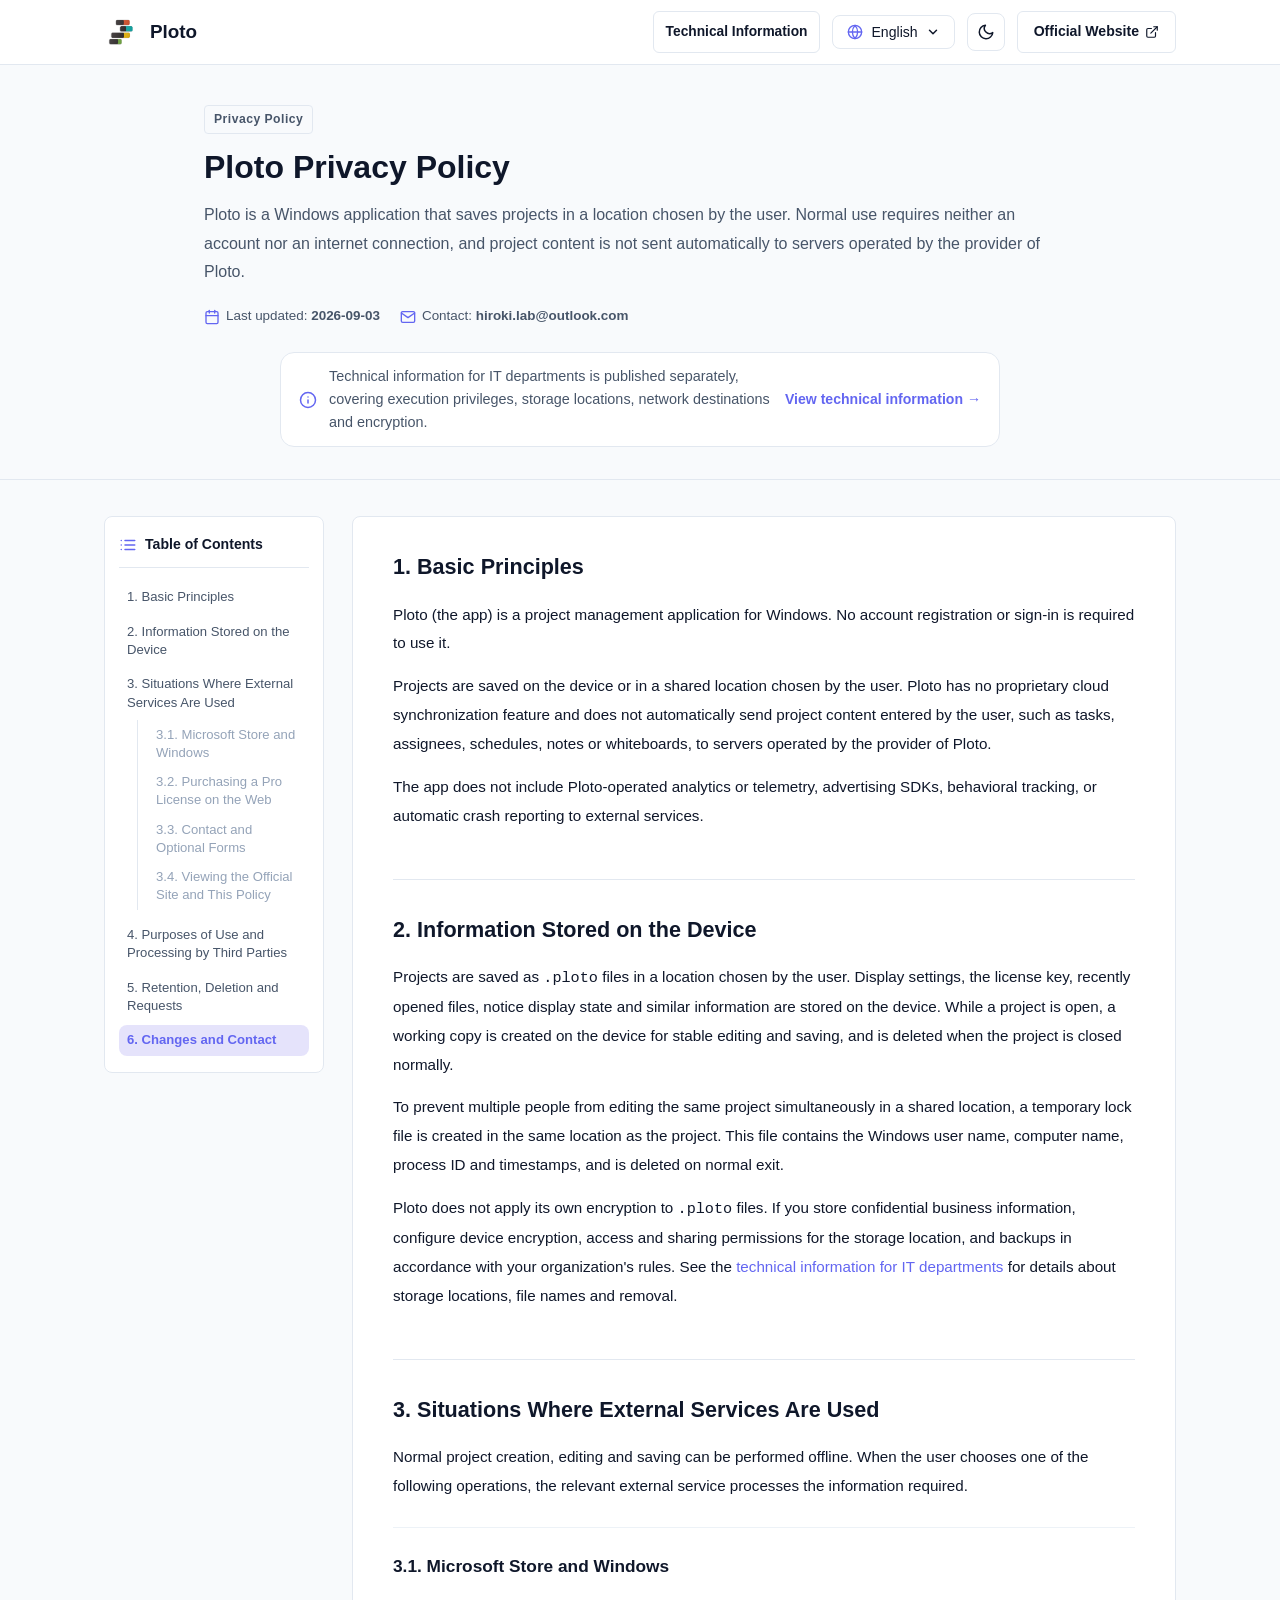
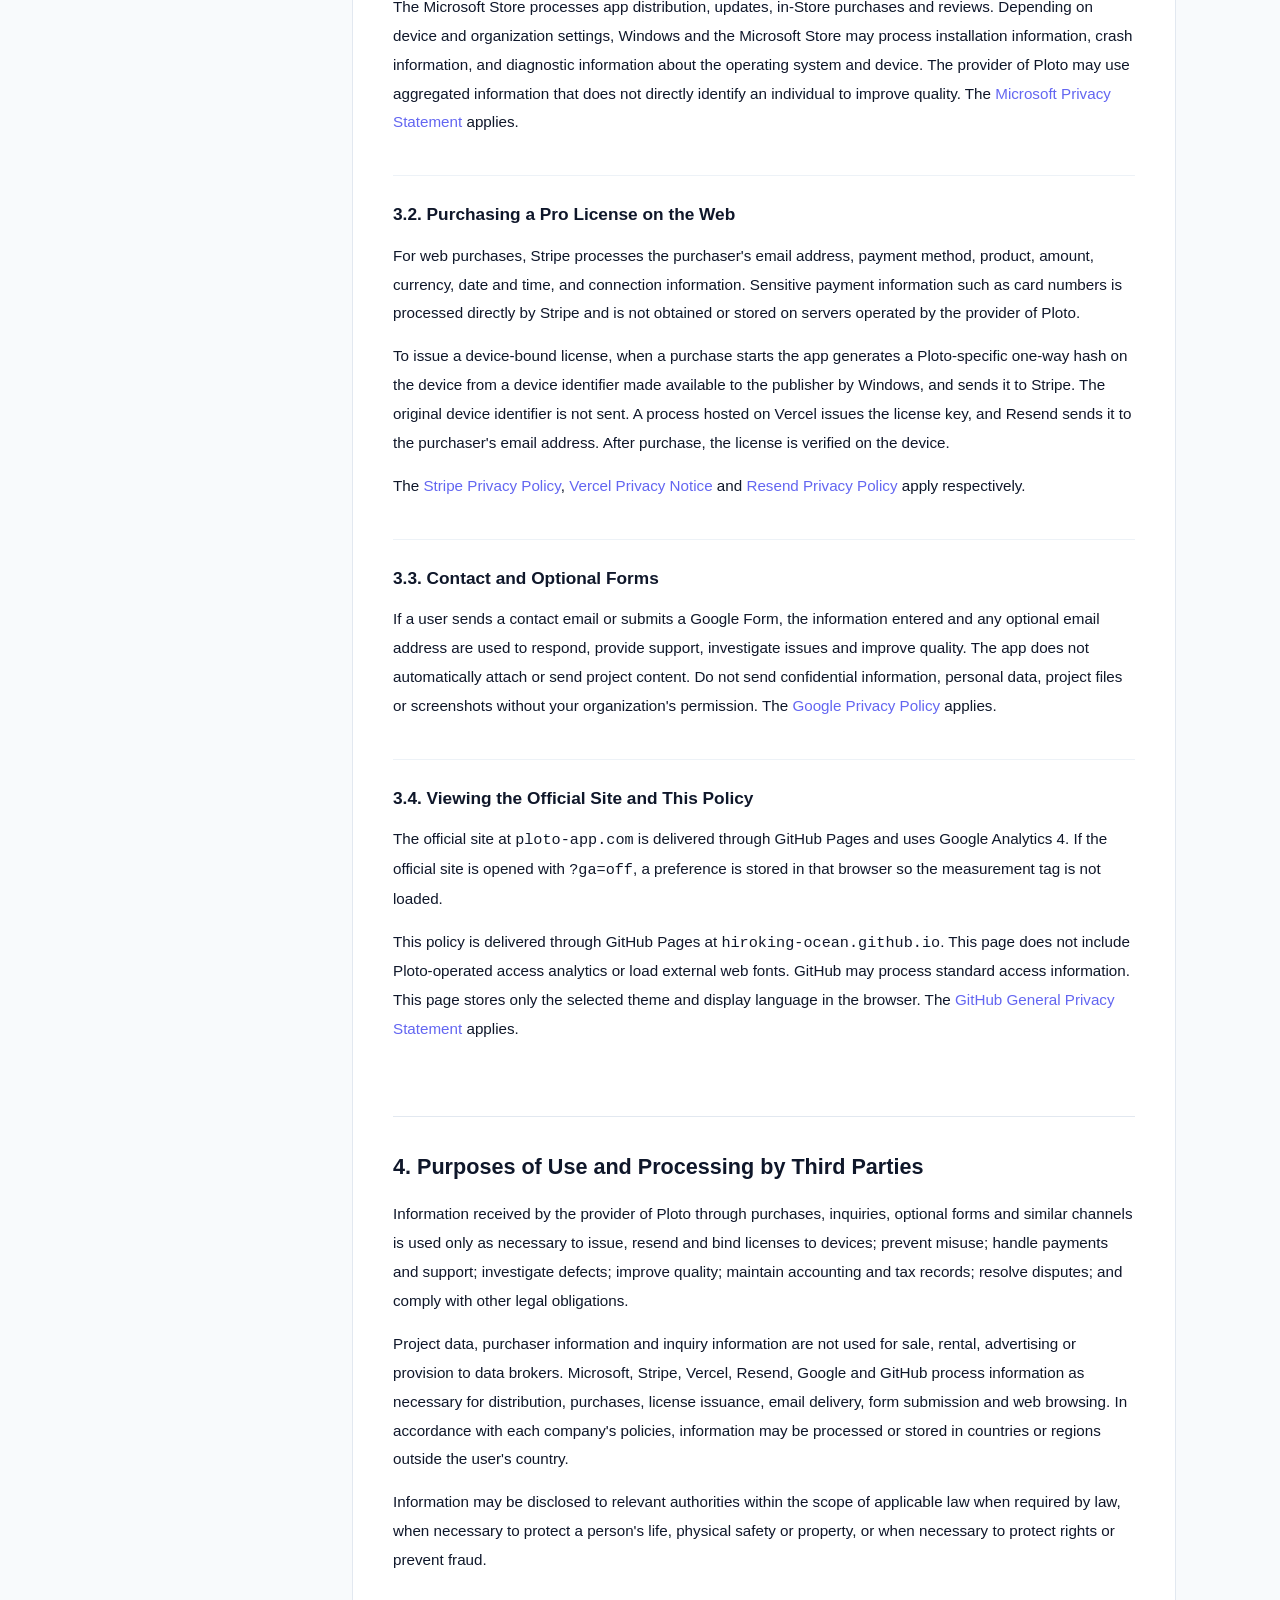
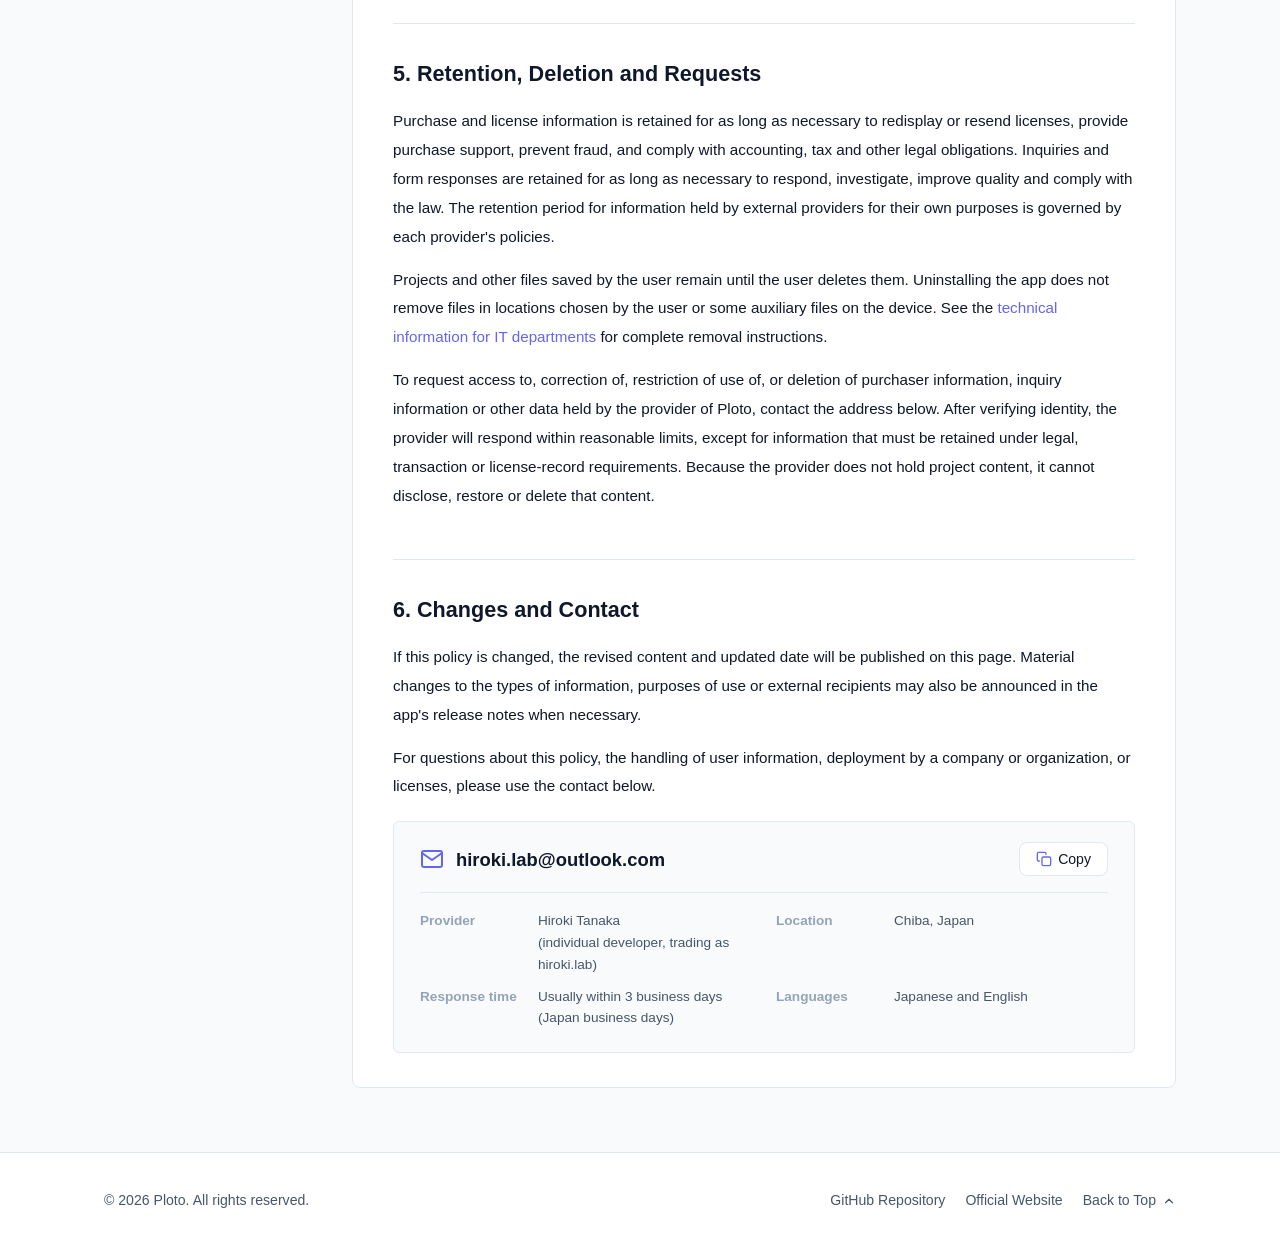
==== commit 17e3330a: "Enhance privacy policy and contact information across multiple languages - Updated contact informati" ====
--- a/index.html
+++ b/index.html
@@ -318,7 +318,7 @@
             <dl class="contact-meta">
               <div class="contact-meta-row">
                 <dt>事業者</dt>
-                <dd>田中大希（個人開発者、屋号: hiroki.lab）</dd>
+                <dd>田中大希<span class="contact-meta-note">（個人開発者、屋号: hiroki.lab）</span></dd>
               </div>
 
               <div class="contact-meta-row">
@@ -328,7 +328,7 @@
 
               <div class="contact-meta-row">
                 <dt>返答の目安</dt>
-                <dd>通常 3 営業日以内（日本の営業日）</dd>
+                <dd>通常 3 営業日以内<span class="contact-meta-note">（日本の営業日）</span></dd>
               </div>
 
               <div class="contact-meta-row">
--- a/styles.css
+++ b/styles.css
@@ -787,6 +787,10 @@
 .contact-meta-row dd {
   overflow-wrap: anywhere;
   color: var(--text-muted);
+}
+
+.contact-meta-note {
+  display: block;
 }
 
 
